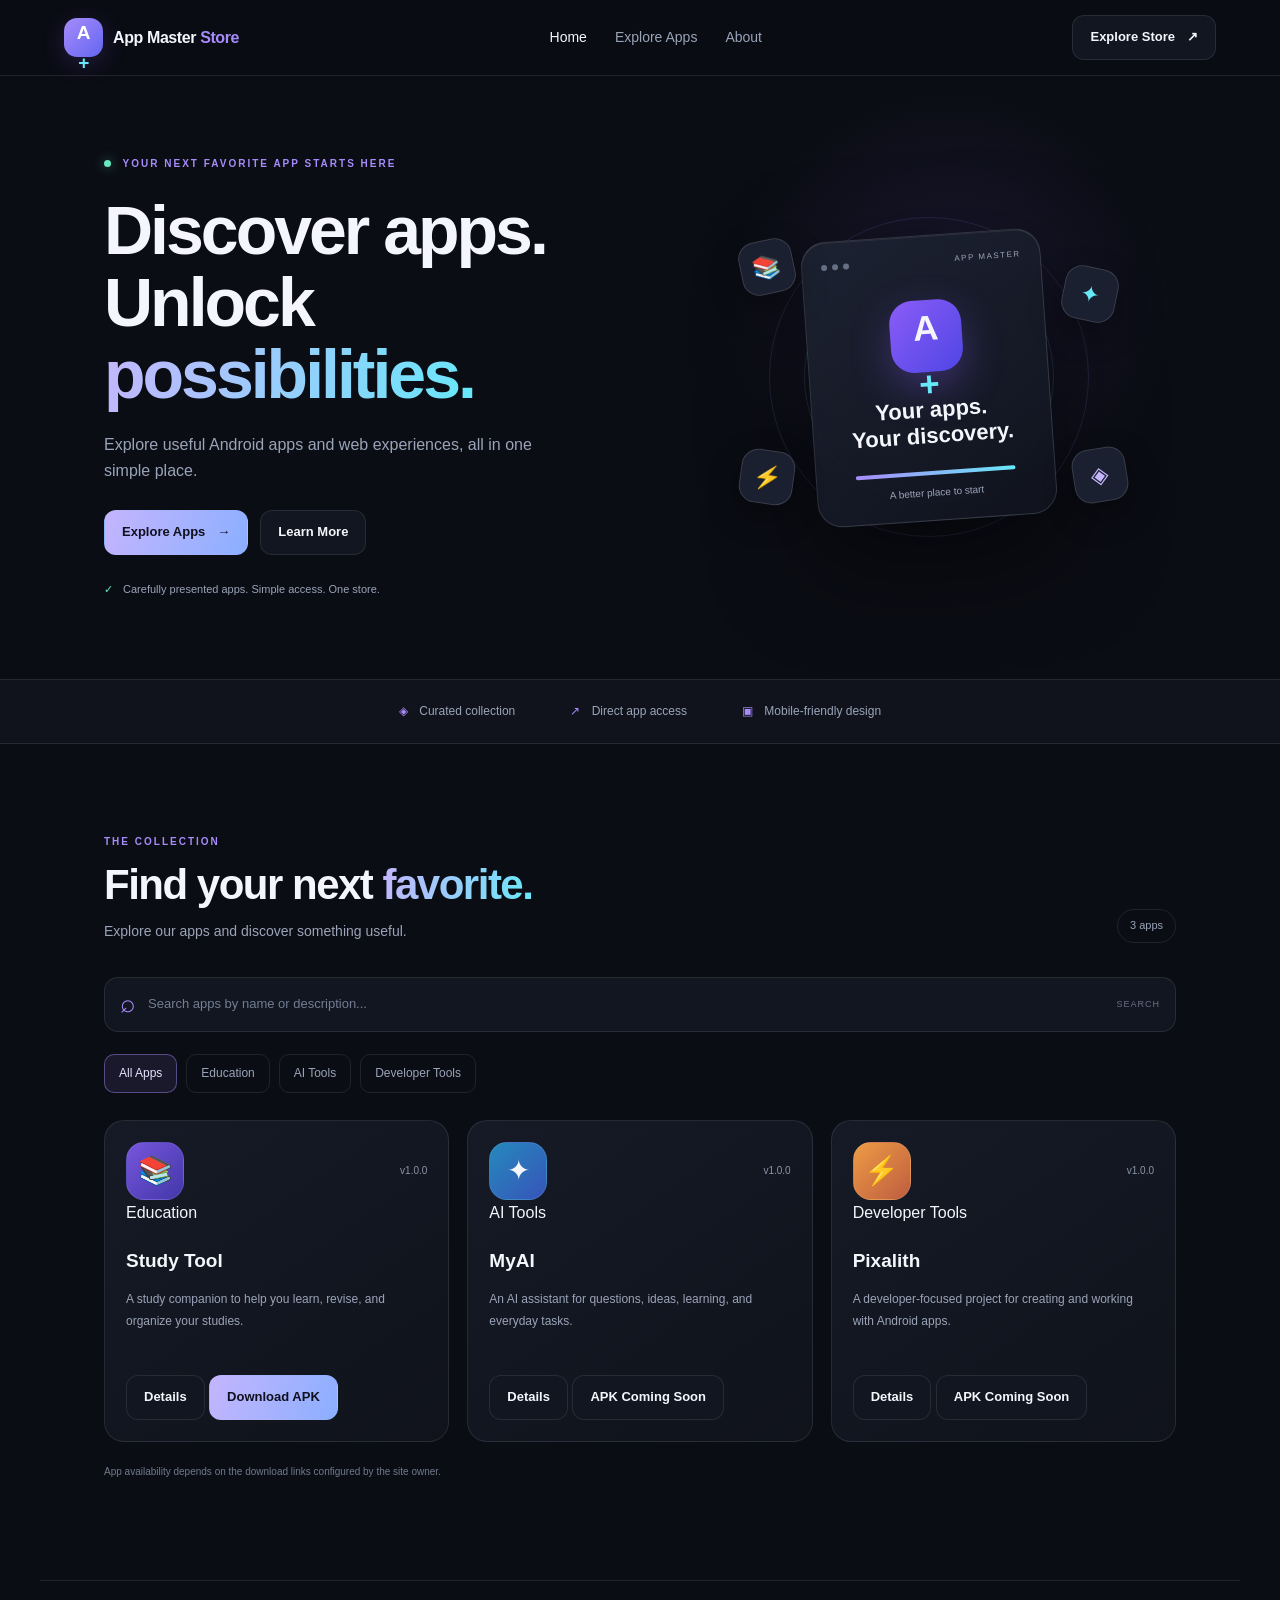
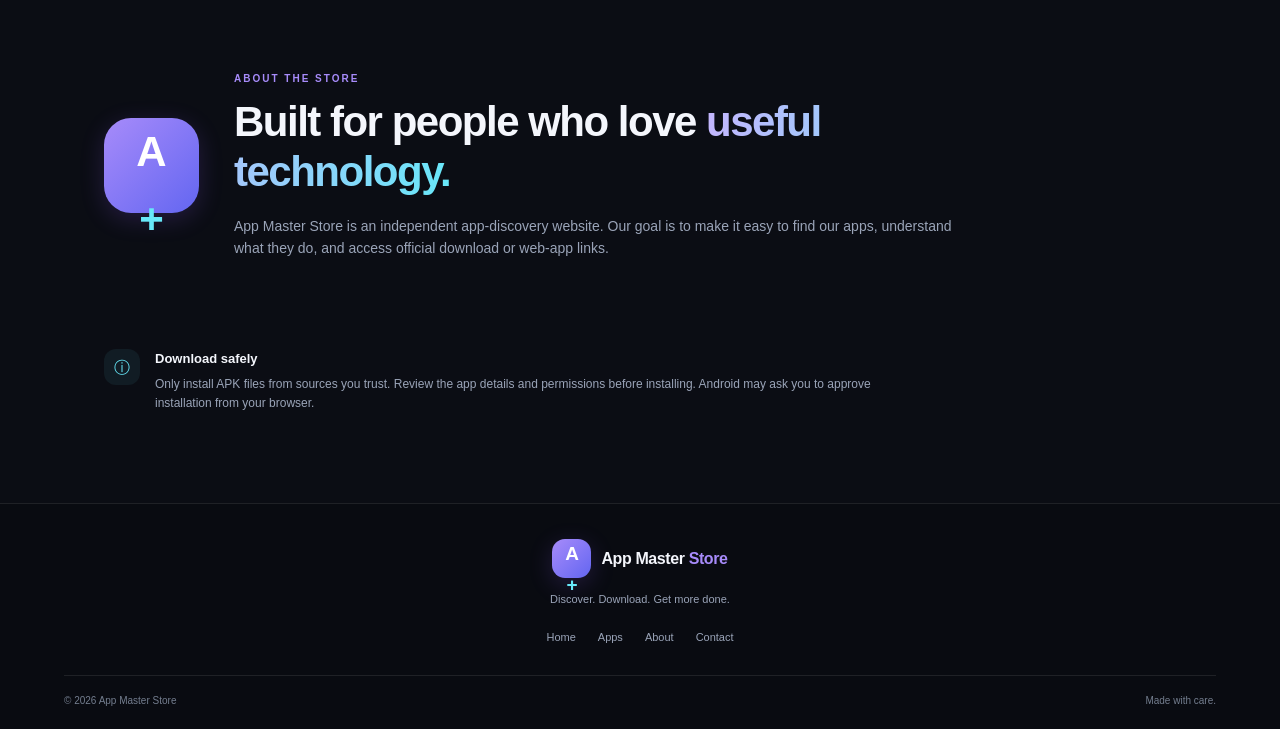
==== index.html @ 7da30c5c "Add files via upload" ====
<!DOCTYPE html>
<html lang="en">
  <head>
    <meta charset="UTF-8" />
    <meta name="viewport" content="width=device-width, initial-scale=1.0" />
    <meta name="theme-color" content="#0b0d14" />
    <meta
      name="description"
      content="Discover Android apps and useful web apps at App Master Store."
    />
    <title>App Master Store — Discover Your Next App</title>
    <link rel="stylesheet" href="styles.css" />
    <script src="script.js" defer></script>
  </head>
  <body>
    <header class="topbar">
      <a class="brand" href="#" aria-label="App Master Store home">
        <span class="brand-icon">A<span>+</span></span>
        <span>App Master <b>Store</b></span>
      </a>

      <nav class="desktop-nav" aria-label="Main navigation">
        <a class="nav-link active" href="#home">Home</a>
        <a class="nav-link" href="#apps">Explore Apps</a>
        <a class="nav-link" href="#about">About</a>
      </nav>

      <a class="header-button" href="#apps">Explore Store <span>↗</span></a>
    </header>

    <main>
      <section class="hero" id="home">
        <div class="hero-content">
          <div class="eyebrow">
            <span class="live-dot"></span> YOUR NEXT FAVORITE APP STARTS HERE
          </div>
          <h1>Discover apps.<br />Unlock <span>possibilities.</span></h1>
          <p class="hero-description">
            Explore useful Android apps and web experiences, all in one simple
            place.
          </p>

          <div class="hero-actions">
            <a class="primary-button" href="#apps"
              >Explore Apps <span>→</span></a
            >
            <a class="secondary-button" href="#about">Learn More</a>
          </div>

          <div class="hero-note">
            <span class="check-mark">✓</span>
            Carefully presented apps. Simple access. One store.
          </div>
        </div>

        <div class="hero-art" aria-hidden="true">
          <div class="orbit orbit-one"></div>
          <div class="orbit orbit-two"></div>
          <div class="app-tile tile-one">📚</div>
          <div class="app-tile tile-two">✦</div>
          <div class="app-tile tile-three">⚡</div>
          <div class="app-tile tile-four">◈</div>
          <div class="showcase-card">
            <div class="showcase-top">
              <span class="showcase-dot"></span>
              <span class="showcase-dot"></span>
              <span class="showcase-dot"></span>
              <span class="showcase-label">APP MASTER</span>
            </div>
            <div class="showcase-logo">A<span>+</span></div>
            <div class="showcase-title">Your apps.<br />Your discovery.</div>
            <div class="showcase-line"></div>
            <div class="showcase-caption">A better place to start</div>
          </div>
        </div>
      </section>

      <section class="trust-strip" aria-label="Store features">
        <div><span>◈</span> Curated collection</div>
        <div><span>↗</span> Direct app access</div>
        <div><span>▣</span> Mobile-friendly design</div>
      </section>

      <section class="store-section" id="apps">
        <div class="section-heading">
          <div>
            <div class="eyebrow">THE COLLECTION</div>
            <h2>Find your next <span>favorite.</span></h2>
            <p class="section-description">
              Explore our apps and discover something useful.
            </p>
          </div>
          <div class="app-count" id="app-count">3 apps</div>
        </div>

        <div class="search-box">
          <span class="search-icon" aria-hidden="true">⌕</span>
          <input
            id="search-input"
            type="search"
            placeholder="Search apps by name or description..."
            aria-label="Search apps"
          />
          <span class="search-hint">SEARCH</span>
        </div>

        <div class="filters" id="category-filters" aria-label="Filter apps">
          <button
            class="filter-button active"
            data-category="All"
            type="button"
          >
            All Apps
          </button>
          <button class="filter-button" data-category="Education" type="button">
            Education
          </button>
          <button class="filter-button" data-category="AI Tools" type="button">
            AI Tools
          </button>
          <button
            class="filter-button"
            data-category="Developer Tools"
            type="button"
          >
            Developer Tools
          </button>
        </div>

        <div class="app-grid" id="app-grid" aria-live="polite">
          <p class="loading-message">Loading apps...</p>
        </div>

        <div class="empty-state" id="empty-state" hidden>
          <div class="empty-icon">⌕</div>
          <h3>No apps found</h3>
          <p>Try a different search or category.</p>
          <button class="secondary-button" id="clear-search" type="button">
            Clear filters
          </button>
        </div>

        <p class="store-disclaimer">
          App availability depends on the download links configured by the site
          owner.
        </p>
      </section>

      <section class="about-section" id="about">
        <div class="about-symbol">A<span>+</span></div>
        <div class="about-content">
          <div class="eyebrow">ABOUT THE STORE</div>
          <h2>Built for people who love <span>useful technology.</span></h2>
          <p>
            App Master Store is an independent app-discovery website. Our goal
            is to make it easy to find our apps, understand what they do, and
            access official download or web-app links.
          </p>
        </div>
      </section>

      <section class="notice-section">
        <div class="notice-icon">ⓘ</div>
        <div>
          <h3>Download safely</h3>
          <p>
            Only install APK files from sources you trust. Review the app
            details and permissions before installing. Android may ask you to
            approve installation from your browser.
          </p>
        </div>
      </section>
    </main>

    <footer class="footer">
      <a class="brand footer-brand" href="#home">
        <span class="brand-icon">A<span>+</span></span>
        <span>App Master <b>Store</b></span>
      </a>
      <p>Discover. Download. Get more done.</p>
      <div class="footer-links">
        <a href="#home">Home</a>
        <a href="#apps">Apps</a>
        <a href="#about">About</a>
        <a href="mailto:contact@example.com">Contact</a>
      </div>
      <div class="footer-bottom">
        <span>© <span id="current-year"></span> App Master Store</span>
        <span>Made with care.</span>
      </div>
    </footer>

    <dialog class="app-dialog" id="app-dialog" aria-labelledby="dialog-title">
      <button
        class="dialog-close"
        id="dialog-close"
        type="button"
        aria-label="Close details"
      >
        ×
      </button>
      <div id="dialog-content"></div>
    </dialog>

    <div class="toast" id="toast" role="status" aria-live="polite"></div>
  </body>
</html>
---- styles.css ----
:root {
  color-scheme: dark;
  --bg: #0b0d14;
  --panel: #121620;
  --panel-light: #181e2b;
  --text: #f4f6fc;
  --muted: #9aa4b8;
  --accent: #a78bfa;
  --accent-2: #67e8f9;
  --border: rgba(255, 255, 255, 0.09);
  --radius: 20px;
}

* {
  box-sizing: border-box;
}

html {
  scroll-behavior: smooth;
  scroll-padding-top: 90px;
}

body {
  margin: 0;
  background: var(--bg);
  color: var(--text);
  font-family: Inter, -apple-system, BlinkMacSystemFont, "Segoe UI", sans-serif;
  line-height: 1.6;
}

a {
  color: inherit;
  text-decoration: none;
}
button,
input {
  font: inherit;
}
button,
a {
  -webkit-tap-highlight-color: transparent;
}
button {
  cursor: pointer;
}
button:focus-visible,
a:focus-visible,
input:focus-visible {
  outline: 2px solid var(--accent-2);
  outline-offset: 4px;
}

.topbar {
  position: sticky;
  z-index: 10;
  top: 0;
  min-height: 76px;
  padding: 14px max(5%, calc((100% - 1200px) / 2));
  display: flex;
  align-items: center;
  justify-content: space-between;
  gap: 20px;
  background: rgba(11, 13, 20, 0.9);
  border-bottom: 1px solid var(--border);
  backdrop-filter: blur(18px);
}

.brand {
  display: inline-flex;
  align-items: center;
  gap: 10px;
  font-weight: 700;
  white-space: nowrap;
  letter-spacing: -0.4px;
}

.brand b {
  color: var(--accent);
}

.brand-icon,
.about-symbol {
  display: grid;
  place-items: center;
  width: 39px;
  height: 39px;
  border-radius: 13px;
  background: linear-gradient(135deg, #a78bfa, #6366f1);
  color: white;
  font-size: 19px;
  font-weight: 900;
  box-shadow: 0 6px 24px #8b5cf633;
}

.brand-icon span,
.about-symbol span,
.showcase-logo span {
  color: var(--accent-2);
}

.desktop-nav {
  display: flex;
  gap: 28px;
}
.nav-link {
  color: var(--muted);
  font-size: 14px;
  transition: color 0.2s;
}
.nav-link:hover,
.nav-link.active {
  color: var(--text);
}

.header-button,
.primary-button,
.secondary-button {
  display: inline-flex;
  align-items: center;
  justify-content: center;
  gap: 12px;
  min-height: 44px;
  padding: 11px 17px;
  border: 1px solid var(--border);
  border-radius: 12px;
  font-weight: 650;
  font-size: 13px;
  transition: transform 0.2s, background 0.2s, border-color 0.2s;
}

.header-button {
  background: var(--panel);
}
.header-button:hover,
.secondary-button:hover {
  border-color: #a78bfa88;
}
.primary-button {
  color: #101020;
  background: linear-gradient(110deg, #c4b5fd, #8bafff);
  border-color: transparent;
}
.primary-button:hover,
.header-button:hover,
.secondary-button:hover {
  transform: translateY(-2px);
}

.hero {
  position: relative;
  overflow: hidden;
  max-width: 1200px;
  min-height: 480px;
  margin: auto;
  padding: 80px 5%;
  display: grid;
  grid-template-columns: 1.05fr 0.95fr;
  align-items: center;
  gap: 30px;
}

.hero::before {
  content: "";
  position: absolute;
  width: 460px;
  height: 460px;
  right: 5%;
  top: 0;
  background: radial-gradient(circle, #7354d525, transparent 68%);
  pointer-events: none;
}

.hero-content {
  position: relative;
  z-index: 1;
}
.eyebrow {
  color: var(--accent);
  font-size: 10px;
  font-weight: 800;
  letter-spacing: 2px;
}

.live-dot {
  display: inline-block;
  width: 7px;
  height: 7px;
  margin-right: 7px;
  border-radius: 50%;
  background: #67e8c1;
  box-shadow: 0 0 12px #67e8c188;
}

h1,
h2,
h3,
p {
  margin-top: 0;
}
h1 {
  margin: 22px 0;
  font-size: clamp(42px, 5.5vw, 68px);
  line-height: 1.06;
  letter-spacing: -3px;
}
h1 span,
h2 span {
  color: var(--accent);
  background: linear-gradient(100deg, #c4b5fd, #67e8f9);
  background-clip: text;
  -webkit-background-clip: text;
  -webkit-text-fill-color: transparent;
}
.hero-description {
  max-width: 460px;
  color: var(--muted);
  font-size: 16px;
}
.hero-actions {
  display: flex;
  flex-wrap: wrap;
  gap: 12px;
  margin-top: 27px;
}
.secondary-button {
  background: var(--panel);
  color: var(--text);
}
.hero-note {
  margin-top: 26px;
  color: var(--muted);
  font-size: 11px;
}
.check-mark {
  color: #67e8c1;
  margin-right: 7px;
}

.hero-art {
  position: relative;
  display: grid;
  place-items: center;
  min-height: 350px;
}
.orbit {
  position: absolute;
  width: 320px;
  height: 320px;
  border: 1px solid #a78bfa24;
  border-radius: 50%;
}
.orbit-two {
  width: 250px;
  height: 250px;
  border-color: #67e8f924;
}
.showcase-card {
  position: relative;
  z-index: 1;
  width: 240px;
  padding: 19px;
  border: 1px solid #ffffff20;
  border-radius: 25px;
  background: linear-gradient(145deg, #1d2333ef, #11141eef);
  box-shadow: 0 35px 100px #0008, inset 0 1px #ffffff12;
  transform: rotate(-4deg);
}
.showcase-top {
  display: flex;
  gap: 5px;
  align-items: center;
}
.showcase-dot {
  width: 6px;
  height: 6px;
  background: #667085;
  border-radius: 50%;
}
.showcase-label {
  margin-left: auto;
  color: var(--muted);
  font-size: 8px;
  letter-spacing: 1.5px;
}
.showcase-logo {
  display: grid;
  place-items: center;
  width: 72px;
  height: 72px;
  margin: 32px auto 25px;
  border-radius: 23px;
  background: linear-gradient(135deg, #8b5cf6, #4f46e5);
  font-size: 35px;
  font-weight: 900;
  box-shadow: 0 15px 40px #8b5cf655;
}
.showcase-title {
  font-size: 22px;
  font-weight: 800;
  line-height: 1.2;
  text-align: center;
}
.showcase-line {
  height: 4px;
  margin: 21px 20px 10px;
  border-radius: 10px;
  background: linear-gradient(90deg, #a78bfa, #67e8f9);
}
.showcase-caption {
  color: var(--muted);
  text-align: center;
  font-size: 10px;
}

.app-tile {
  position: absolute;
  z-index: 2;
  display: grid;
  place-items: center;
  width: 54px;
  height: 54px;
  border: 1px solid #ffffff22;
  border-radius: 17px;
  background: #1b2030;
  box-shadow: 0 12px 32px #0005;
  font-size: 23px;
}
.tile-one {
  top: 38px;
  left: 12%;
  transform: rotate(-12deg);
}
.tile-two {
  top: 65px;
  right: 12%;
  color: #67e8f9;
  transform: rotate(12deg);
}
.tile-three {
  bottom: 48px;
  left: 12%;
  transform: rotate(8deg);
}
.tile-four {
  right: 10%;
  bottom: 50px;
  color: #c4b5fd;
  transform: rotate(-9deg);
}

.trust-strip {
  display: flex;
  flex-wrap: wrap;
  justify-content: center;
  gap: 25px 55px;
  padding: 22px 5%;
  background: #10131c;
  border-top: 1px solid var(--border);
  border-bottom: 1px solid var(--border);
  color: var(--muted);
  font-size: 12px;
}
.trust-strip span {
  color: var(--accent);
  margin-right: 8px;
}

.store-section,
.about-section,
.notice-section {
  max-width: 1200px;
  margin: auto;
  padding: 90px 5%;
}
.section-heading {
  display: flex;
  align-items: end;
  justify-content: space-between;
  gap: 20px;
}
h2 {
  margin: 10px 0;
  font-size: clamp(29px, 4vw, 42px);
  line-height: 1.2;
  letter-spacing: -1.5px;
}
.section-description {
  color: var(--muted);
  font-size: 14px;
  margin-bottom: 0;
}
.app-count {
  padding: 7px 12px;
  border: 1px solid var(--border);
  border-radius: 30px;
  color: var(--muted);
  font-size: 11px;
  white-space: nowrap;
}

.search-box {
  display: flex;
  align-items: center;
  gap: 12px;
  margin-top: 34px;
  padding: 0 15px;
  min-height: 55px;
  border: 1px solid var(--border);
  border-radius: 14px;
  background: var(--panel);
}
.search-icon {
  font-size: 26px;
  color: var(--accent);
}
.search-box input {
  flex: 1;
  min-width: 0;
  padding: 14px 0;
  background: transparent;
  border: 0;
  outline: 0;
  color: var(--text);
  font-size: 13px;
}
.search-box input::placeholder {
  color: #737e92;
}
.search-hint {
  color: #667085;
  font-size: 9px;
  letter-spacing: 1px;
}

.filters {
  display: flex;
  flex-wrap: wrap;
  gap: 9px;
  margin: 22px 0 27px;
}
.filter-button {
  padding: 9px 14px;
  border: 1px solid var(--border);
  border-radius: 10px;
  color: var(--muted);
  background: transparent;
  font-size: 12px;
}
.filter-button:hover {
  border-color: #a78bfa88;
  color: var(--text);
}
.filter-button.active {
  color: #e7e2ff;
  background: #a78bfa19;
  border-color: #a78bfa70;
}

.app-grid {
  display: grid;
  grid-template-columns: repeat(3, minmax(0, 1fr));
  gap: 18px;
}
.app-card {
  display: flex;
  flex-direction: column;
  min-width: 0;
  padding: 21px;
  border: 1px solid var(--border);
  border-radius: var(--radius);
  background: linear-gradient(145deg, #151a26, #10131b);
  transition: transform 0.2s, border-color 0.2s, box-shadow 0.2s;
}
.app-card:hover {
  transform: translateY(-4px);
  border-color: #a78bfa55;
  box-shadow: 0 18px 40px #0002;
}
.app-card-top {
  display: flex;
  align-items: center;
  justify-content: space-between;
  gap: 12px;
}
.app-icon {
  display: grid;
  place-items: center;
  width: 58px;
  height: 58px;
  flex-shrink: 0;
  border-radius: 18px;
  font-size: 28px;
  border: 1px solid #ffffff16;
}
.app-icon.purple {
  background: linear-gradient(135deg, #7656dd, #4337a8);
}
.app-icon.blue {
  background: linear-gradient(135deg, #2589bd, #3754b9);
}
.app-icon.orange {
  background: linear-gradient(135deg, #ed9b45, #be5d40);
}
.category-tag {
  padding: 5px 8px;
  border-radius: 8px;
  background: #ffffff08;
  color: var(--muted);
  font-size: 9px;
}
.app-card h3 {
  margin: 20px 0 5px;
  font-size: 19px;
}
.app-version {
  color: #8994a9;
  font-size: 10px;
}
.app-description {
  min-height: 66px;
  margin: 13px 0 20px;
  color: var(--muted);
  font-size: 12px;
  line-height: 1.8;
}
.app-actions {
  display: grid;
  grid-template-columns: 1fr 1fr;
  gap: 8px;
  margin-top: auto;
}
.app-action {
  min-width: 0;
  min-height: 42px;
  padding: 9px 5px;
  border: 1px solid var(--border);
  border-radius: 10px;
  background: #ffffff05;
  color: var(--text);
  text-align: center;
  font-size: 11px;
  font-weight: 650;
}
.app-action.primary {
  background: #a78bfa17;
  border-color: #a78bfa55;
  color: #d9d0ff;
}
.app-action:disabled {
  cursor: not-allowed;
  opacity: 0.55;
}
.app-action:not(:disabled):hover {
  border-color: var(--accent);
}
.details-button {
  margin-top: 11px;
  border: 0;
  background: none;
  color: var(--muted);
  font-size: 11px;
}
.details-button:hover {
  color: var(--accent-2);
}
.loading-message {
  grid-column: 1 / -1;
  color: var(--muted);
}

.empty-state {
  padding: 55px 20px;
  text-align: center;
  border: 1px dashed var(--border);
  border-radius: var(--radius);
}
.empty-state[hidden] {
  display: none;
}
.empty-icon {
  color: var(--accent);
  font-size: 38px;
}
.empty-state h3 {
  margin: 10px 0;
}
.empty-state p {
  color: var(--muted);
  font-size: 13px;
}
.store-disclaimer {
  margin-top: 22px;
  color: #707a8c;
  font-size: 10px;
}

.about-section {
  display: flex;
  align-items: center;
  gap: 35px;
  border-top: 1px solid var(--border);
}
.about-symbol {
  width: 95px;
  height: 95px;
  flex-shrink: 0;
  border-radius: 27px;
  font-size: 42px;
}
.about-content {
  max-width: 720px;
}
.about-content p {
  margin: 17px 0 0;
  color: var(--muted);
  font-size: 14px;
}

.notice-section {
  display: flex;
  align-items: start;
  gap: 15px;
  padding-top: 0;
}
.notice-icon {
  display: grid;
  place-items: center;
  flex-shrink: 0;
  width: 36px;
  height: 36px;
  border-radius: 12px;
  background: #67e8f911;
  color: var(--accent-2);
}
.notice-section h3 {
  margin-bottom: 5px;
  font-size: 13px;
}
.notice-section p {
  max-width: 750px;
  margin-bottom: 0;
  color: var(--muted);
  font-size: 12px;
}

.footer {
  padding: 35px 5% 20px;
  border-top: 1px solid var(--border);
  background: #090b11;
  text-align: center;
}
.footer-brand {
  justify-content: center;
}
.footer > p {
  margin: 13px 0 20px;
  color: var(--muted);
  font-size: 11px;
}
.footer-links {
  display: flex;
  flex-wrap: wrap;
  justify-content: center;
  gap: 22px;
  margin-bottom: 28px;
}
.footer-links a {
  color: var(--muted);
  font-size: 11px;
}
.footer-links a:hover {
  color: var(--text);
}
.footer-bottom {
  display: flex;
  justify-content: space-between;
  gap: 15px;
  padding-top: 17px;
  border-top: 1px solid var(--border);
  color: #737d8e;
  font-size: 10px;
}

.app-dialog {
  width: min(460px, calc(100% - 28px));
  max-height: 85vh;
  overflow-y: auto;
  padding: 28px;
  border: 1px solid #ffffff20;
  border-radius: 22px;
  color: var(--text);
  background: #151a26;
  box-shadow: 0 25px 100px #0009;
}
.app-dialog::backdrop {
  background: #02040bd9;
  backdrop-filter: blur(5px);
}
.dialog-close {
  float: right;
  width: 35px;
  height: 35px;
  border: 1px solid var(--border);
  border-radius: 10px;
  color: var(--text);
  background: #ffffff08;
  font-size: 23px;
}
.dialog-body {
  clear: both;
  padding-top: 15px;
}
.dialog-body .app-icon {
  margin-bottom: 18px;
}
.dialog-body h2 {
  font-size: 30px;
}
.dialog-body p,
.dialog-body li {
  color: var(--muted);
  font-size: 13px;
}
.dialog-body ul {
  padding-left: 20px;
}
.dialog-actions {
  display: flex;
  flex-wrap: wrap;
  gap: 9px;
  margin-top: 20px;
}

.toast {
  position: fixed;
  z-index: 20;
  right: 18px;
  bottom: 18px;
  max-width: calc(100% - 36px);
  padding: 13px 17px;
  border: 1px solid #ffffff20;
  border-radius: 12px;
  background: #222a3a;
  color: var(--text);
  font-size: 12px;
  box-shadow: 0 10px 35px #0005;
  opacity: 0;
  pointer-events: none;
  transform: translateY(10px);
  transition: opacity 0.2s, transform 0.2s;
}
.toast.show {
  opacity: 1;
  transform: translateY(0);
}

@media (max-width: 850px) {
  .hero {
    grid-template-columns: 1fr 0.8fr;
    padding-top: 60px;
    padding-bottom: 55px;
  }
  .hero-art {
    transform: scale(0.85);
  }
  .app-grid {
    grid-template-columns: repeat(2, minmax(0, 1fr));
  }
  .desktop-nav {
    gap: 14px;
  }
}

@media (max-width: 600px) {
  .topbar {
    min-height: 65px;
    padding: 12px 5%;
    gap: 10px;
  }
  .brand {
    gap: 7px;
    font-size: 13px;
  }
  .brand-icon {
    width: 34px;
    height: 34px;
    border-radius: 11px;
    font-size: 17px;
  }
  .desktop-nav {
    display: none;
  }
  .header-button {
    min-height: 39px;
    padding: 8px 10px;
    font-size: 11px;
  }
  .hero {
    grid-template-columns: 1fr;
    padding: 58px 6% 25px;
    gap: 0;
  }
  h1 {
    font-size: clamp(42px, 12vw, 58px);
    letter-spacing: -2px;
  }
  .hero-description {
    font-size: 14px;
  }
  .hero-art {
    min-height: 300px;
    margin-top: 8px;
    transform: scale(0.88);
  }
  .trust-strip {
    gap: 13px 20px;
    padding: 18px 5%;
    font-size: 10px;
  }
  .store-section,
  .about-section {
    padding: 65px 5%;
  }
  .section-heading {
    align-items: start;
  }
  .app-count {
    margin-top: 8px;
  }
  .search-hint {
    display: none;
  }
  .app-grid {
    grid-template-columns: 1fr;
    gap: 13px;
  }
  .app-card {
    padding: 19px;
  }
  .app-description {
    min-height: 0;
  }
  .about-section {
    gap: 18px;
    align-items: start;
  }
  .about-symbol {
    width: 56px;
    height: 56px;
    border-radius: 17px;
    font-size: 27px;
  }
  .about-content h2 {
    font-size: 27px;
  }
  .notice-section {
    padding: 0 5% 50px;
  }
  .footer-bottom {
    flex-direction: column;
    gap: 6px;
  }
}

@media (prefers-reduced-motion: reduce) {
  *,
  *::before,
  *::after {
    scroll-behavior: auto !important;
    transition-duration: 0.01ms !important;
    animation-duration: 0.01ms !important;
  }
}
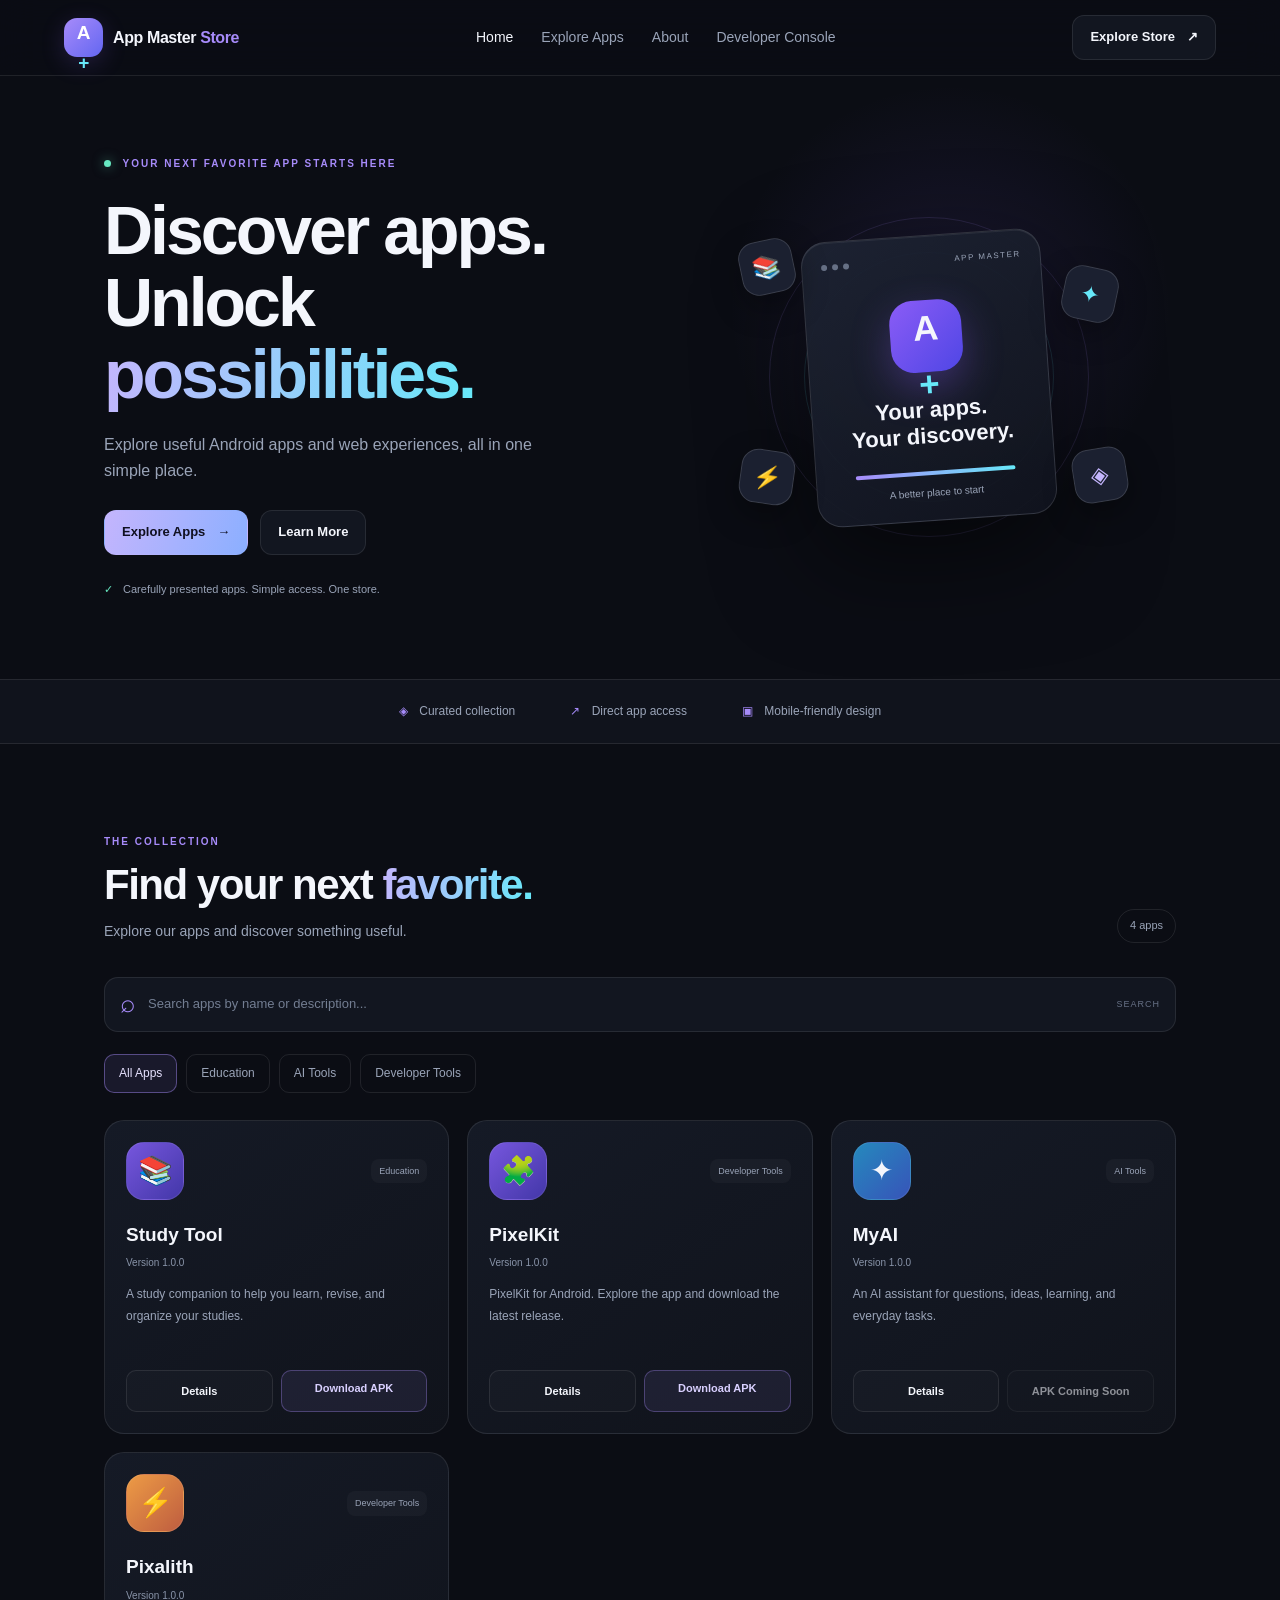
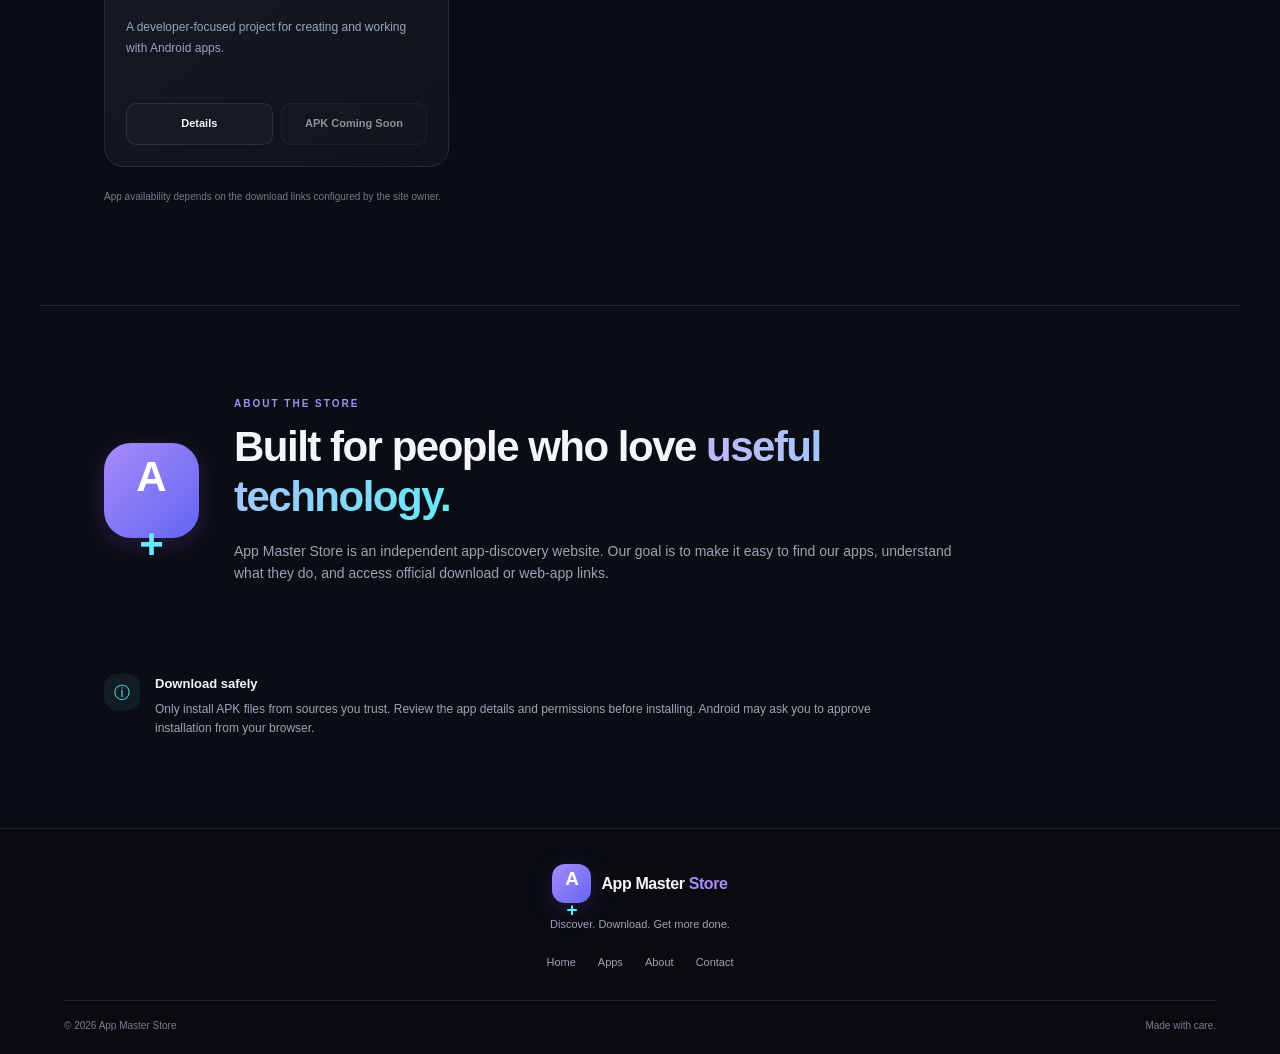
==== commit 0026224e: "Update index.html" ====
--- a/index.html
+++ b/index.html
@@ -20,10 +20,11 @@
       </a>
 
       <nav class="desktop-nav" aria-label="Main navigation">
-        <a class="nav-link active" href="#home">Home</a>
-        <a class="nav-link" href="#apps">Explore Apps</a>
-        <a class="nav-link" href="#about">About</a>
-      </nav>
+  <a class="nav-link active" href="#home">Home</a>
+  <a class="nav-link" href="#apps">Explore Apps</a>
+  <a class="nav-link" href="#about">About</a>
+  <a class="nav-link" href="developer.html">Developer Console</a>
+</nav>
 
       <a class="header-button" href="#apps">Explore Store <span>↗</span></a>
     </header>
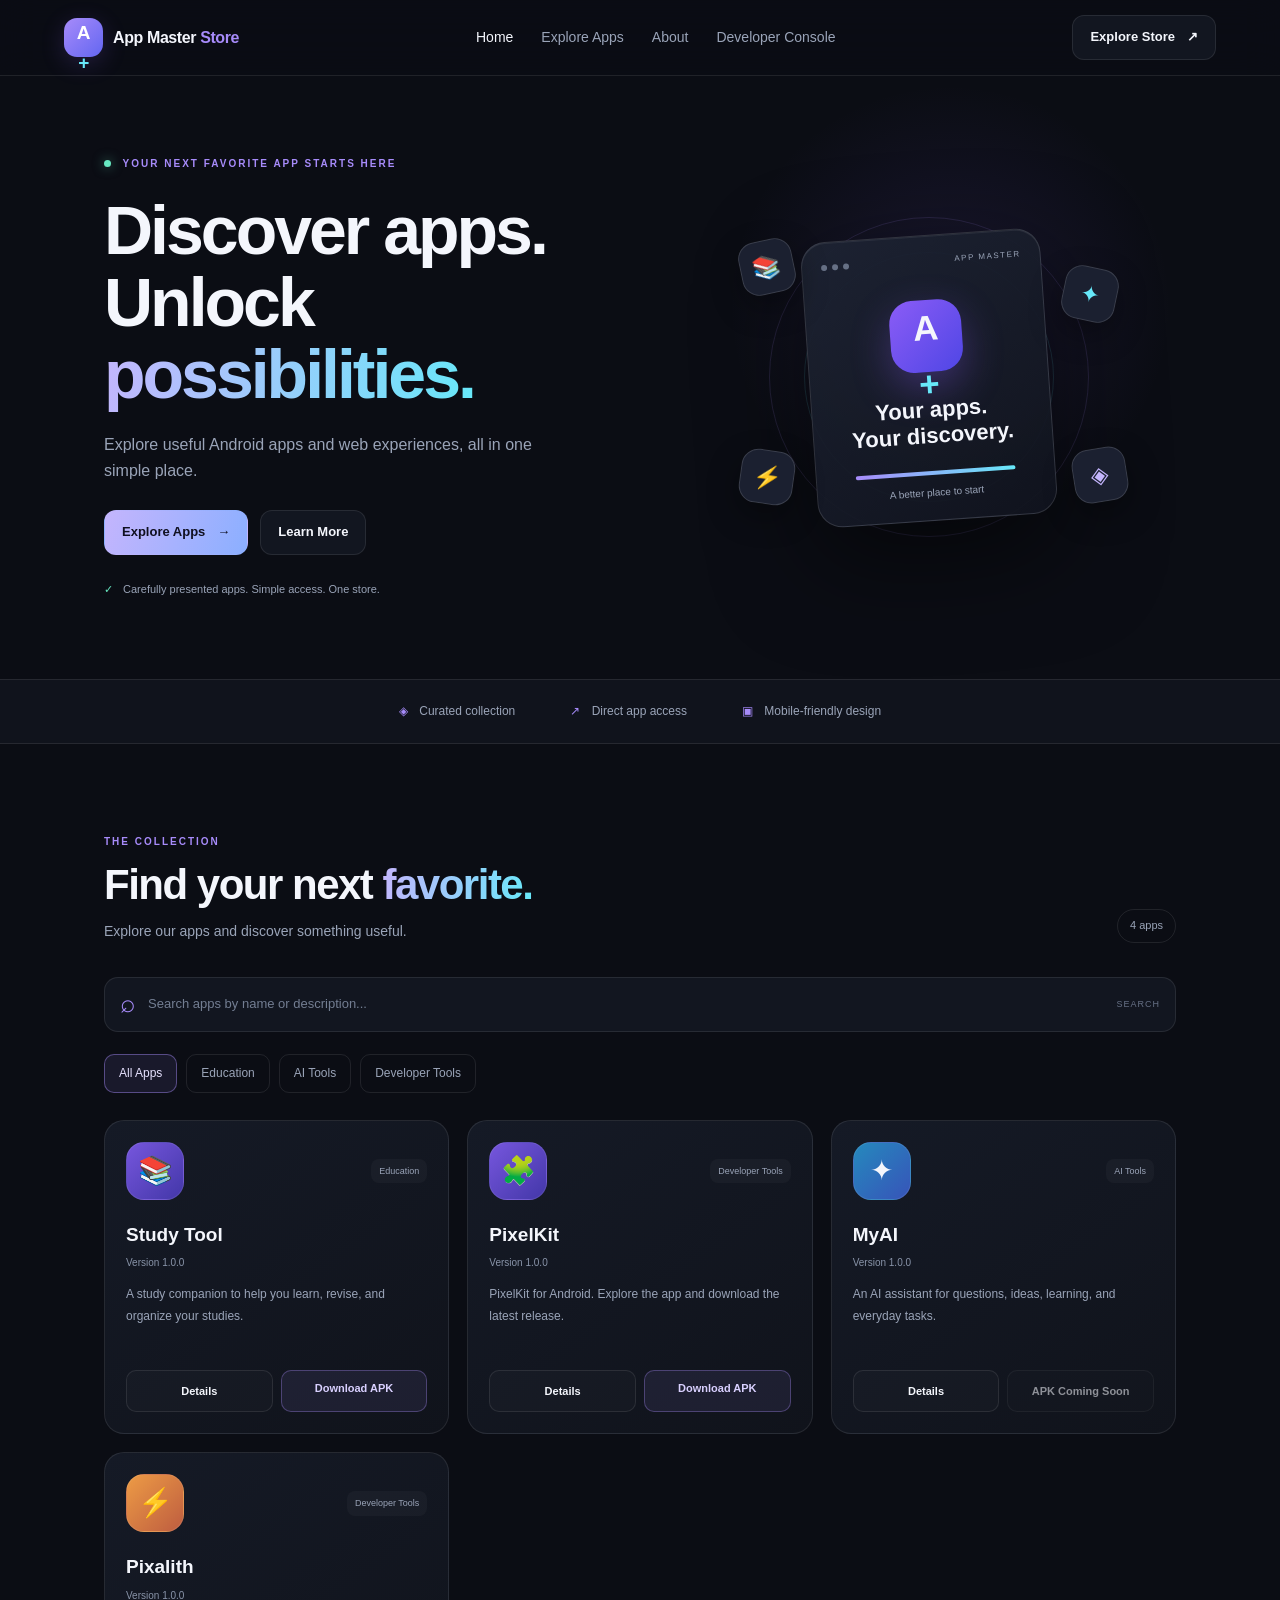
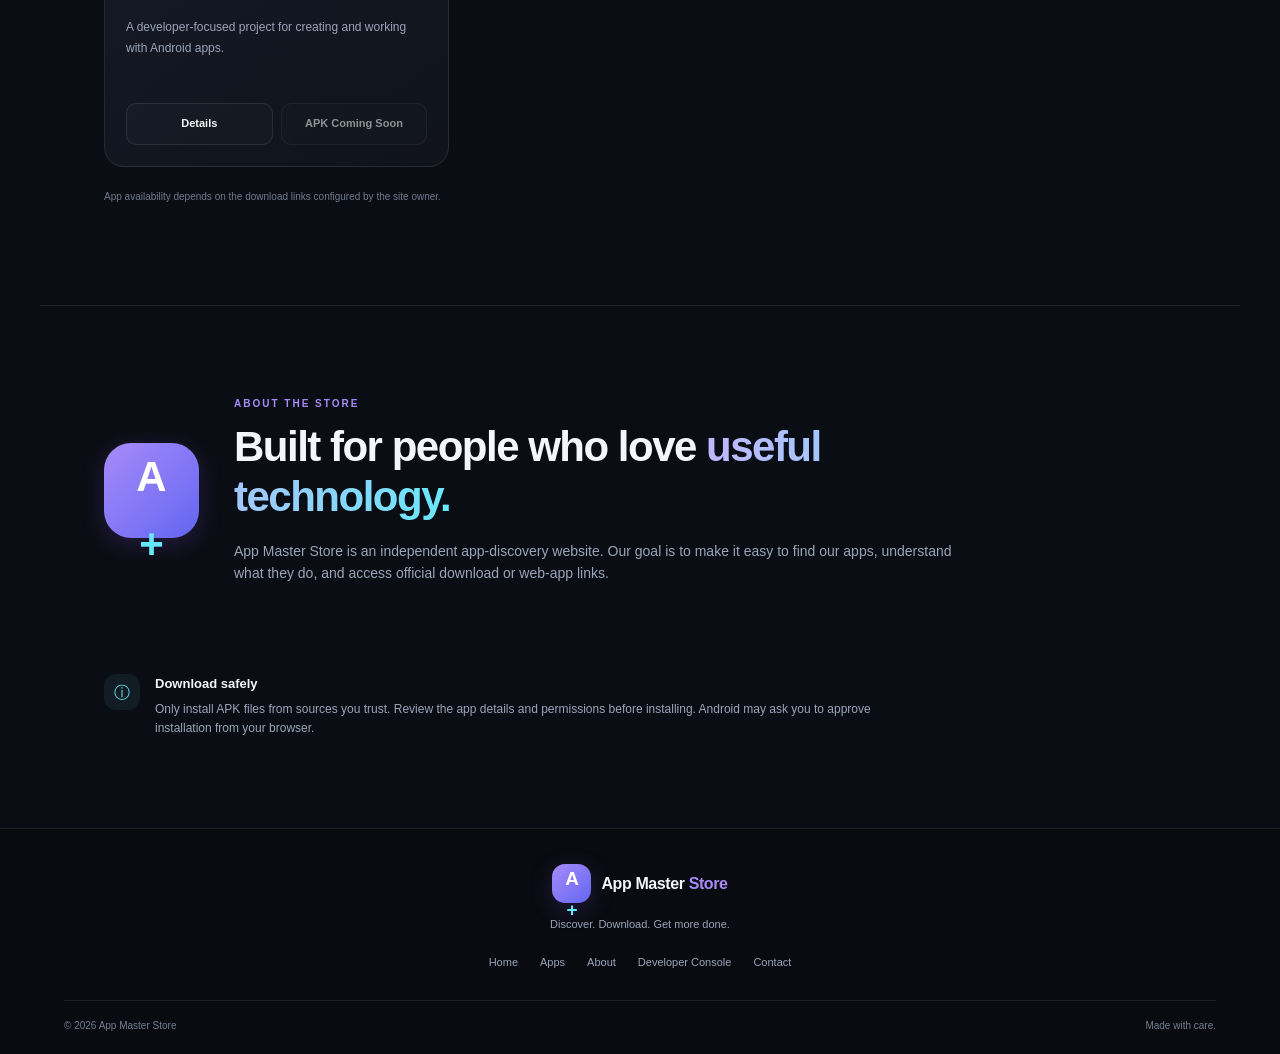
==== commit c2530be2: "Update footer links in index.html" ====
--- a/index.html
+++ b/index.html
@@ -179,12 +179,14 @@
         <span>App Master <b>Store</b></span>
       </a>
       <p>Discover. Download. Get more done.</p>
-      <div class="footer-links">
-        <a href="#home">Home</a>
-        <a href="#apps">Apps</a>
-        <a href="#about">About</a>
-        <a href="mailto:contact@example.com">Contact</a>
-      </div>
+      
+<div class="footer-links">
+  <a href="#home">Home</a>
+  <a href="#apps">Apps</a>
+  <a href="#about">About</a>
+  <a href="developer.html">Developer Console</a>
+  <a href="mailto:contact@example.com">Contact</a>
+</div>
       <div class="footer-bottom">
         <span>© <span id="current-year"></span> App Master Store</span>
         <span>Made with care.</span>
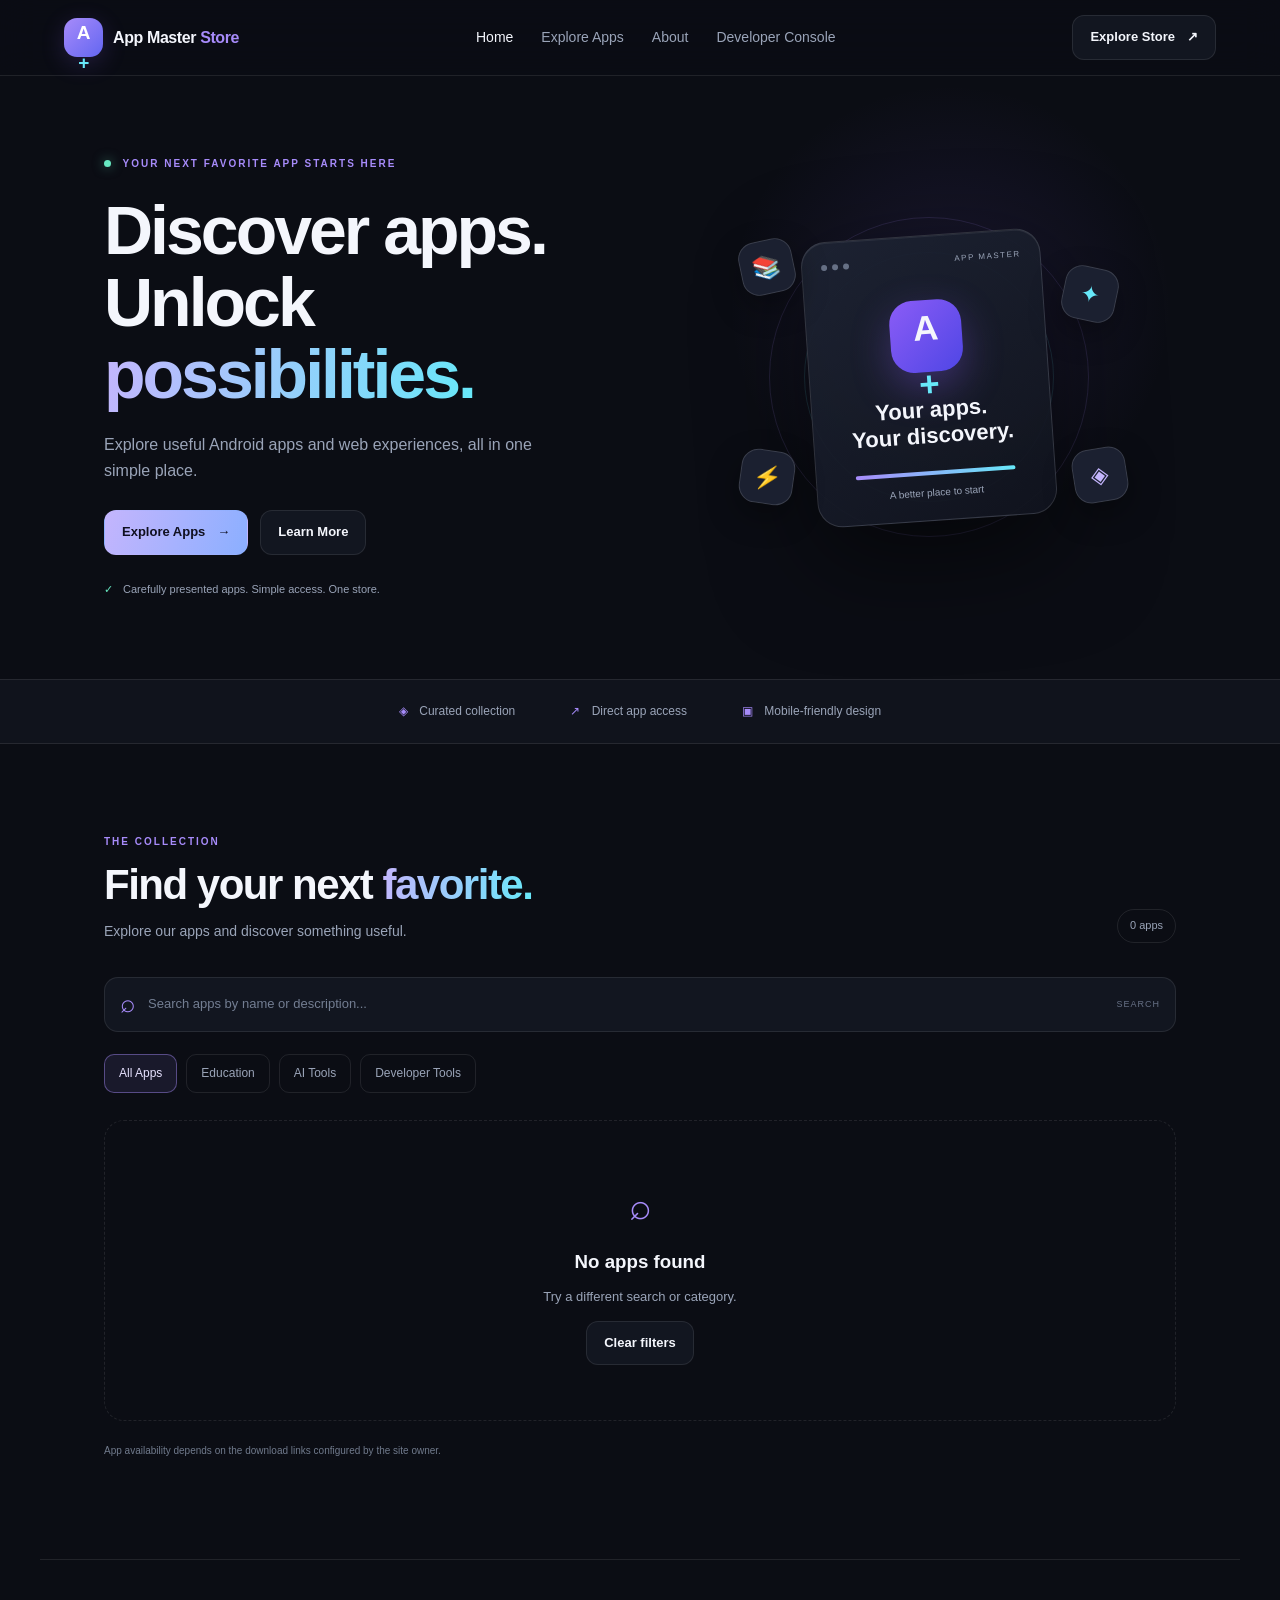
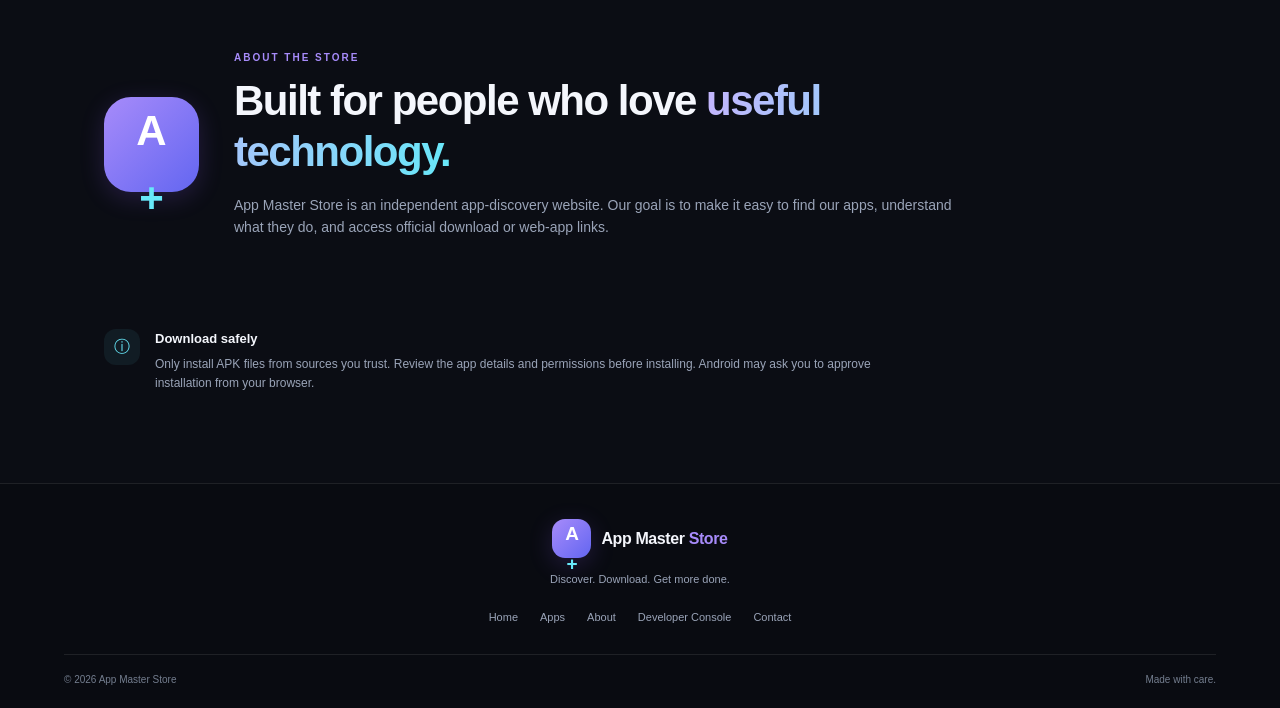
==== commit 9a41772e: "Update index.html" ====
--- a/index.html
+++ b/index.html
@@ -8,6 +8,17 @@
       name="description"
       content="Discover Android apps and useful web apps at App Master Store."
     />
+    <title>App Master Store — Discover Your Next App</title>
+        <meta name="theme-color" content="#0b0d14" />
+    <meta
+      name="description"
+      content="Discover Android apps and useful web apps at App Master Store."
+    />
+
+    <!-- Google AdSense verification -->
+    <script async src="https://pagead2.googlesyndication.com/pagead/js/adsbygoogle.js?client=ca-pub-3190537928782946"
+     crossorigin="anonymous"></script>
+
     <title>App Master Store — Discover Your Next App</title>
     <link rel="stylesheet" href="styles.css" />
     <script src="script.js" defer></script>
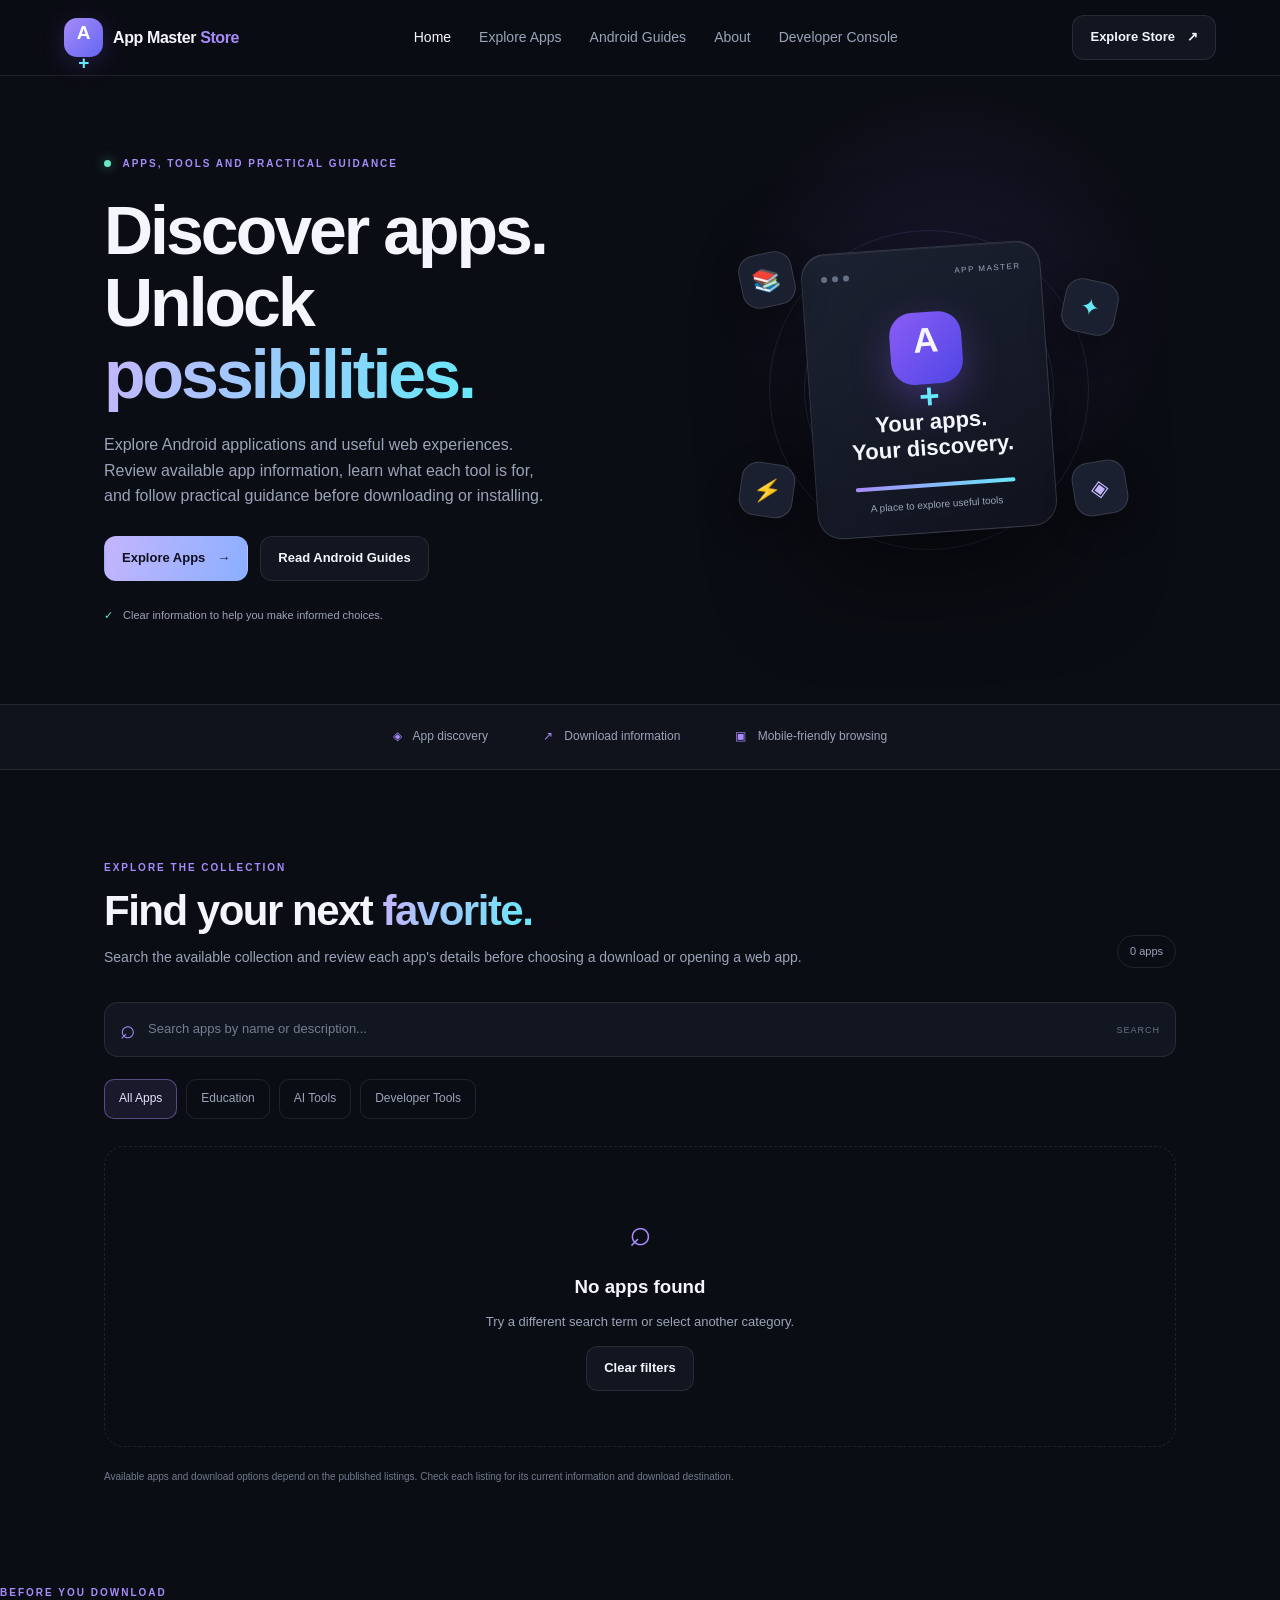
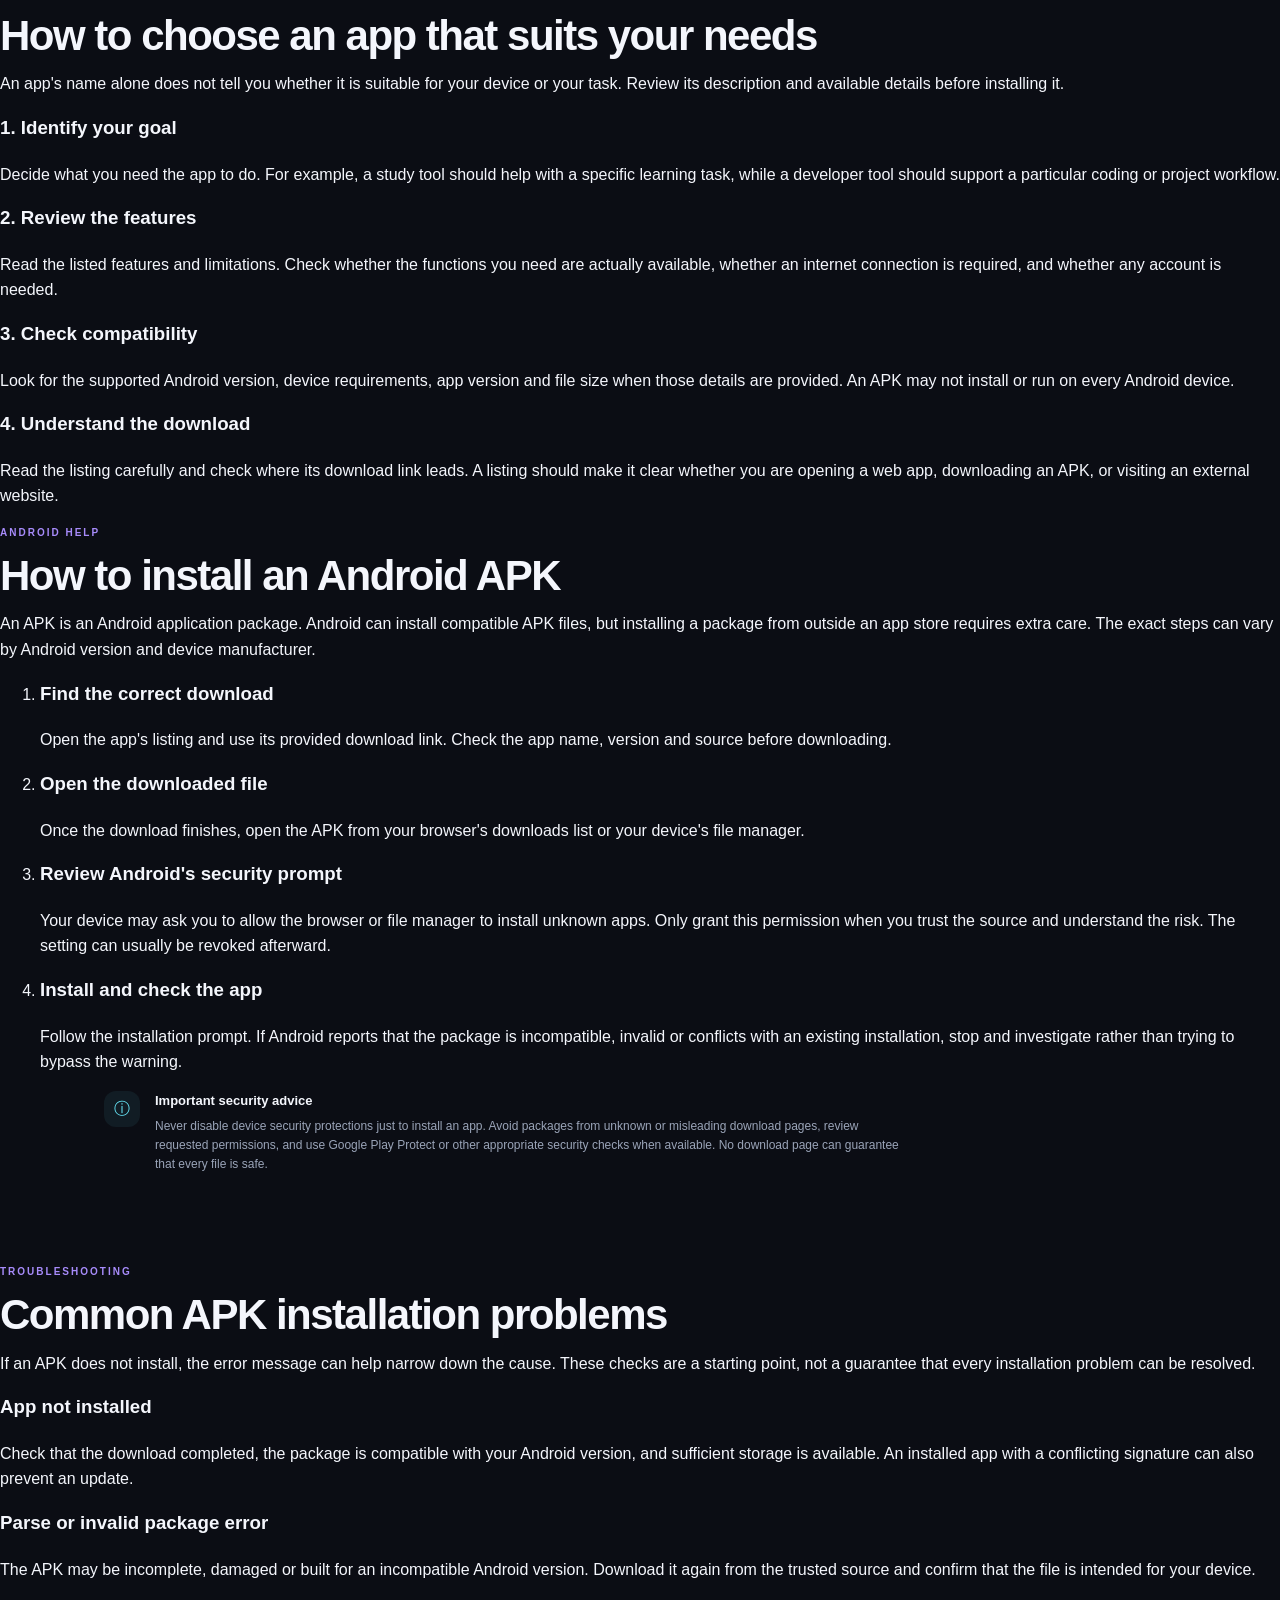
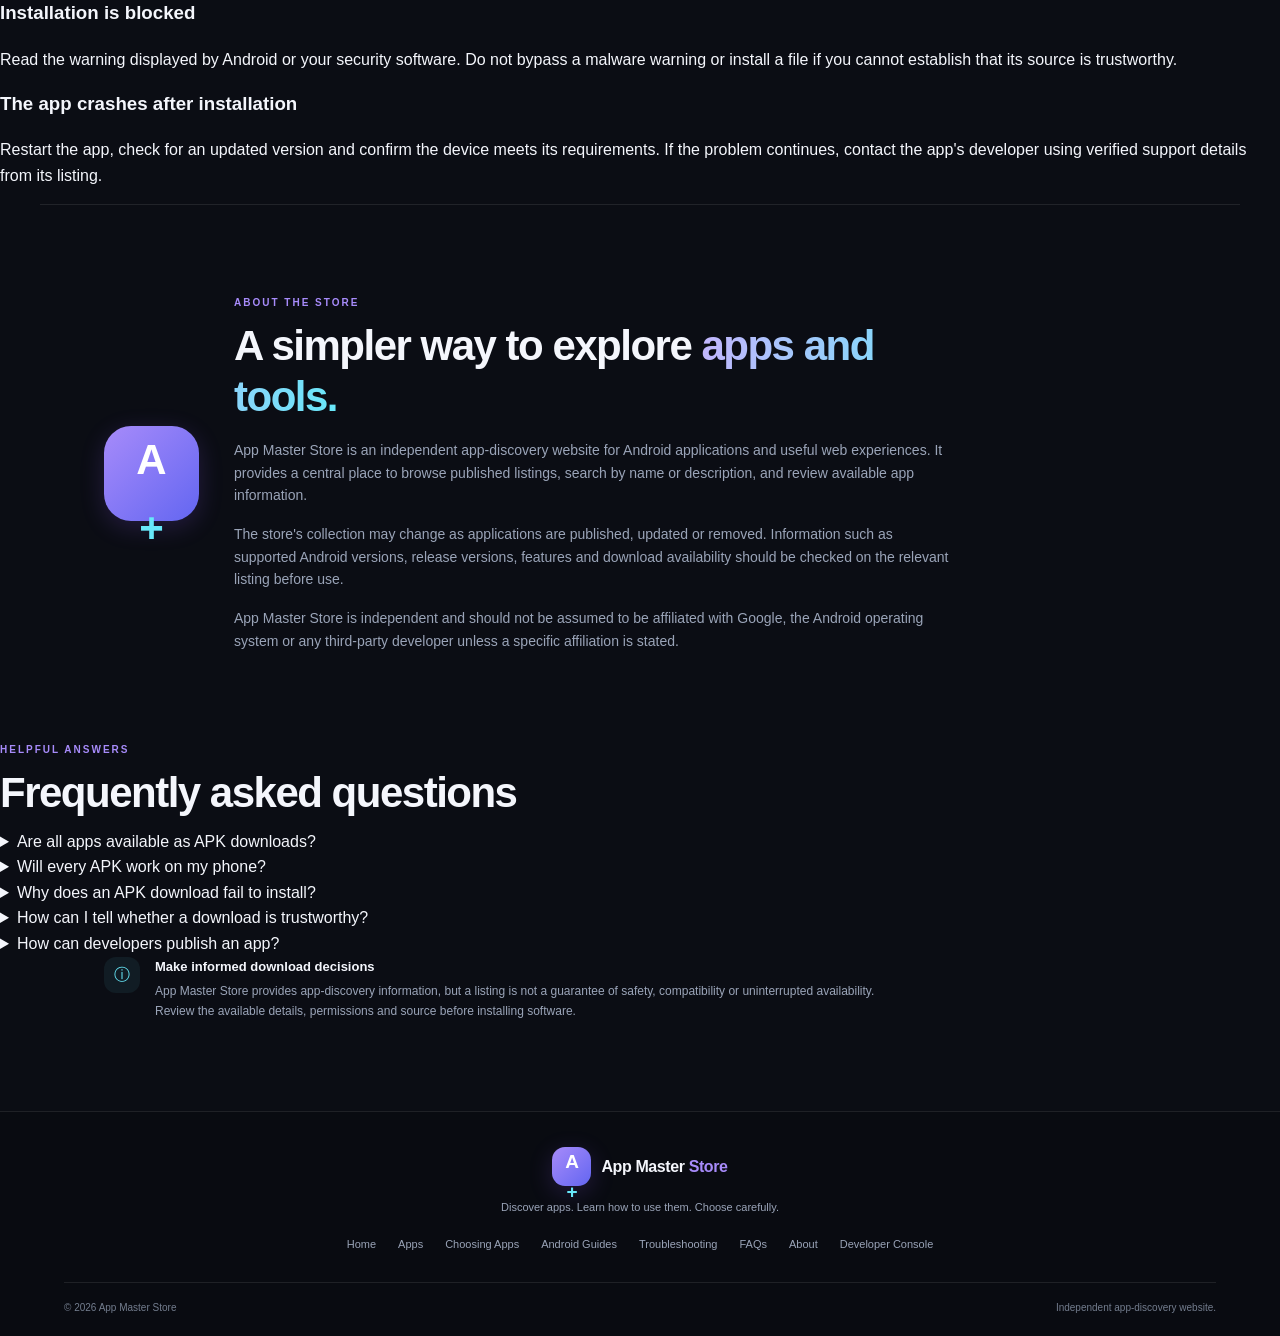
==== commit d209f053: "Update index.html" ====
--- a/index.html
+++ b/index.html
@@ -1,3 +1,4 @@
+
 <!DOCTYPE html>
 <html lang="en">
   <head>
@@ -6,62 +7,74 @@
     <meta name="theme-color" content="#0b0d14" />
     <meta
       name="description"
-      content="Discover Android apps and useful web apps at App Master Store."
+      content="Explore Android apps and web tools, compare their features, learn how to install APK files, and find practical guidance for safer app downloads."
     />
-    <title>App Master Store — Discover Your Next App</title>
-        <meta name="theme-color" content="#0b0d14" />
-    <meta
-      name="description"
-      content="Discover Android apps and useful web apps at App Master Store."
-    />
-
-    <!-- Google AdSense verification -->
-    <script async src="https://pagead2.googlesyndication.com/pagead/js/adsbygoogle.js?client=ca-pub-3190537928782946"
-     crossorigin="anonymous"></script>
-
-    <title>App Master Store — Discover Your Next App</title>
+    <meta name="robots" content="index, follow" />
+    <title>App Master Store — Android Apps, Tools and Guides</title>
+
+    <!-- Keep this publisher ID unchanged until it is verified in AdSense. -->
+    <script
+      async
+      src="https://pagead2.googlesyndication.com/pagead/js/adsbygoogle.js?client=ca-pub-3190537928782946"
+      crossorigin="anonymous"
+    ></script>
+
     <link rel="stylesheet" href="styles.css" />
     <script src="script.js" defer></script>
   </head>
+
   <body>
     <header class="topbar">
-      <a class="brand" href="#" aria-label="App Master Store home">
+      <a class="brand" href="#home" aria-label="App Master Store home">
         <span class="brand-icon">A<span>+</span></span>
         <span>App Master <b>Store</b></span>
       </a>
 
       <nav class="desktop-nav" aria-label="Main navigation">
-  <a class="nav-link active" href="#home">Home</a>
-  <a class="nav-link" href="#apps">Explore Apps</a>
-  <a class="nav-link" href="#about">About</a>
-  <a class="nav-link" href="developer.html">Developer Console</a>
-</nav>
-
-      <a class="header-button" href="#apps">Explore Store <span>↗</span></a>
+        <a class="nav-link active" href="#home">Home</a>
+        <a class="nav-link" href="#apps">Explore Apps</a>
+        <a class="nav-link" href="#guides">Android Guides</a>
+        <a class="nav-link" href="#about">About</a>
+        <a class="nav-link" href="developer.html">Developer Console</a>
+      </nav>
+
+      <a class="header-button" href="#apps">
+        Explore Store <span>↗</span>
+      </a>
     </header>
 
     <main>
+      <!-- Main introduction -->
       <section class="hero" id="home">
         <div class="hero-content">
           <div class="eyebrow">
-            <span class="live-dot"></span> YOUR NEXT FAVORITE APP STARTS HERE
-          </div>
-          <h1>Discover apps.<br />Unlock <span>possibilities.</span></h1>
+            <span class="live-dot"></span>
+            APPS, TOOLS AND PRACTICAL GUIDANCE
+          </div>
+
+          <h1>
+            Discover apps.<br />
+            Unlock <span>possibilities.</span>
+          </h1>
+
           <p class="hero-description">
-            Explore useful Android apps and web experiences, all in one simple
-            place.
+            Explore Android applications and useful web experiences.
+            Review available app information, learn what each tool is for,
+            and follow practical guidance before downloading or installing.
           </p>
 
           <div class="hero-actions">
-            <a class="primary-button" href="#apps"
-              >Explore Apps <span>→</span></a
-            >
-            <a class="secondary-button" href="#about">Learn More</a>
+            <a class="primary-button" href="#apps">
+              Explore Apps <span>→</span>
+            </a>
+            <a class="secondary-button" href="#guides">
+              Read Android Guides
+            </a>
           </div>
 
           <div class="hero-note">
             <span class="check-mark">✓</span>
-            Carefully presented apps. Simple access. One store.
+            Clear information to help you make informed choices.
           </div>
         </div>
 
@@ -72,6 +85,7 @@
           <div class="app-tile tile-two">✦</div>
           <div class="app-tile tile-three">⚡</div>
           <div class="app-tile tile-four">◈</div>
+
           <div class="showcase-card">
             <div class="showcase-top">
               <span class="showcase-dot"></span>
@@ -80,29 +94,36 @@
               <span class="showcase-label">APP MASTER</span>
             </div>
             <div class="showcase-logo">A<span>+</span></div>
-            <div class="showcase-title">Your apps.<br />Your discovery.</div>
+            <div class="showcase-title">
+              Your apps.<br />
+              Your discovery.
+            </div>
             <div class="showcase-line"></div>
-            <div class="showcase-caption">A better place to start</div>
+            <div class="showcase-caption">A place to explore useful tools</div>
           </div>
         </div>
       </section>
 
       <section class="trust-strip" aria-label="Store features">
-        <div><span>◈</span> Curated collection</div>
-        <div><span>↗</span> Direct app access</div>
-        <div><span>▣</span> Mobile-friendly design</div>
-      </section>
-
+        <div><span>◈</span> App discovery</div>
+        <div><span>↗</span> Download information</div>
+        <div><span>▣</span> Mobile-friendly browsing</div>
+      </section>
+
+      <!-- Dynamic app listings: preserve the IDs used by script.js. -->
       <section class="store-section" id="apps">
         <div class="section-heading">
           <div>
-            <div class="eyebrow">THE COLLECTION</div>
+            <div class="eyebrow">EXPLORE THE COLLECTION</div>
             <h2>Find your next <span>favorite.</span></h2>
             <p class="section-description">
-              Explore our apps and discover something useful.
-            </p>
-          </div>
-          <div class="app-count" id="app-count">3 apps</div>
+              Search the available collection and review each app's details
+              before choosing a download or opening a web app.
+            </p>
+          </div>
+          <div class="app-count" id="app-count" aria-live="polite">
+            Loading apps...
+          </div>
         </div>
 
         <div class="search-box">
@@ -111,74 +132,331 @@
             id="search-input"
             type="search"
             placeholder="Search apps by name or description..."
-            aria-label="Search apps"
+            aria-label="Search apps by name or description"
           />
           <span class="search-hint">SEARCH</span>
         </div>
 
-        <div class="filters" id="category-filters" aria-label="Filter apps">
+        <div
+          class="filters"
+          id="category-filters"
+          aria-label="Filter apps by category"
+        >
           <button
             class="filter-button active"
             data-category="All"
             type="button"
+            aria-pressed="true"
           >
             All Apps
           </button>
-          <button class="filter-button" data-category="Education" type="button">
+          <button
+            class="filter-button"
+            data-category="Education"
+            type="button"
+            aria-pressed="false"
+          >
             Education
           </button>
-          <button class="filter-button" data-category="AI Tools" type="button">
+          <button
+            class="filter-button"
+            data-category="AI Tools"
+            type="button"
+            aria-pressed="false"
+          >
             AI Tools
           </button>
           <button
             class="filter-button"
             data-category="Developer Tools"
             type="button"
+            aria-pressed="false"
           >
             Developer Tools
           </button>
         </div>
 
         <div class="app-grid" id="app-grid" aria-live="polite">
-          <p class="loading-message">Loading apps...</p>
+          <p class="loading-message">
+            Loading the available app collection...
+          </p>
         </div>
 
         <div class="empty-state" id="empty-state" hidden>
           <div class="empty-icon">⌕</div>
           <h3>No apps found</h3>
-          <p>Try a different search or category.</p>
-          <button class="secondary-button" id="clear-search" type="button">
+          <p>
+            Try a different search term or select another category.
+          </p>
+          <button
+            class="secondary-button"
+            id="clear-search"
+            type="button"
+          >
             Clear filters
           </button>
         </div>
 
         <p class="store-disclaimer">
-          App availability depends on the download links configured by the site
-          owner.
+          Available apps and download options depend on the published
+          listings. Check each listing for its current information and
+          download destination.
         </p>
       </section>
 
+      <!-- Useful original guidance for visitors. -->
+      <section class="content-guide-section" id="choosing-apps">
+        <div class="eyebrow">BEFORE YOU DOWNLOAD</div>
+        <h2>How to choose an app that suits your needs</h2>
+        <p>
+          An app's name alone does not tell you whether it is suitable
+          for your device or your task. Review its description and available
+          details before installing it.
+        </p>
+
+        <div class="guide-grid">
+          <article class="guide-card">
+            <h3>1. Identify your goal</h3>
+            <p>
+              Decide what you need the app to do. For example, a study tool
+              should help with a specific learning task, while a developer
+              tool should support a particular coding or project workflow.
+            </p>
+          </article>
+
+          <article class="guide-card">
+            <h3>2. Review the features</h3>
+            <p>
+              Read the listed features and limitations. Check whether the
+              functions you need are actually available, whether an internet
+              connection is required, and whether any account is needed.
+            </p>
+          </article>
+
+          <article class="guide-card">
+            <h3>3. Check compatibility</h3>
+            <p>
+              Look for the supported Android version, device requirements,
+              app version and file size when those details are provided.
+              An APK may not install or run on every Android device.
+            </p>
+          </article>
+
+          <article class="guide-card">
+            <h3>4. Understand the download</h3>
+            <p>
+              Read the listing carefully and check where its download link
+              leads. A listing should make it clear whether you are opening
+              a web app, downloading an APK, or visiting an external website.
+            </p>
+          </article>
+        </div>
+      </section>
+
+      <!-- Practical Android installation guide. -->
+      <section class="content-guide-section" id="guides">
+        <div class="eyebrow">ANDROID HELP</div>
+        <h2>How to install an Android APK</h2>
+        <p>
+          An APK is an Android application package. Android can install
+          compatible APK files, but installing a package from outside an
+          app store requires extra care. The exact steps can vary by Android
+          version and device manufacturer.
+        </p>
+
+        <ol class="installation-steps">
+          <li>
+            <h3>Find the correct download</h3>
+            <p>
+              Open the app's listing and use its provided download link.
+              Check the app name, version and source before downloading.
+            </p>
+          </li>
+          <li>
+            <h3>Open the downloaded file</h3>
+            <p>
+              Once the download finishes, open the APK from your browser's
+              downloads list or your device's file manager.
+            </p>
+          </li>
+          <li>
+            <h3>Review Android's security prompt</h3>
+            <p>
+              Your device may ask you to allow the browser or file manager
+              to install unknown apps. Only grant this permission when you
+              trust the source and understand the risk. The setting can
+              usually be revoked afterward.
+            </p>
+          </li>
+          <li>
+            <h3>Install and check the app</h3>
+            <p>
+              Follow the installation prompt. If Android reports that the
+              package is incompatible, invalid or conflicts with an existing
+              installation, stop and investigate rather than trying to
+              bypass the warning.
+            </p>
+          </li>
+        </ol>
+
+        <div class="notice-section">
+          <div class="notice-icon" aria-hidden="true">ⓘ</div>
+          <div>
+            <h3>Important security advice</h3>
+            <p>
+              Never disable device security protections just to install an
+              app. Avoid packages from unknown or misleading download
+              pages, review requested permissions, and use Google Play
+              Protect or other appropriate security checks when available.
+              No download page can guarantee that every file is safe.
+            </p>
+          </div>
+        </div>
+      </section>
+
+      <!-- Troubleshooting guidance. -->
+      <section class="content-guide-section" id="apk-troubleshooting">
+        <div class="eyebrow">TROUBLESHOOTING</div>
+        <h2>Common APK installation problems</h2>
+        <p>
+          If an APK does not install, the error message can help narrow
+          down the cause. These checks are a starting point, not a guarantee
+          that every installation problem can be resolved.
+        </p>
+
+        <div class="guide-grid">
+          <article class="guide-card">
+            <h3>App not installed</h3>
+            <p>
+              Check that the download completed, the package is compatible
+              with your Android version, and sufficient storage is available.
+              An installed app with a conflicting signature can also prevent
+              an update.
+            </p>
+          </article>
+
+          <article class="guide-card">
+            <h3>Parse or invalid package error</h3>
+            <p>
+              The APK may be incomplete, damaged or built for an incompatible
+              Android version. Download it again from the trusted source and
+              confirm that the file is intended for your device.
+            </p>
+          </article>
+
+          <article class="guide-card">
+            <h3>Installation is blocked</h3>
+            <p>
+              Read the warning displayed by Android or your security
+              software. Do not bypass a malware warning or install a file
+              if you cannot establish that its source is trustworthy.
+            </p>
+          </article>
+
+          <article class="guide-card">
+            <h3>The app crashes after installation</h3>
+            <p>
+              Restart the app, check for an updated version and confirm the
+              device meets its requirements. If the problem continues,
+              contact the app's developer using verified support details
+              from its listing.
+            </p>
+          </article>
+        </div>
+      </section>
+
+      <!-- About the actual store. -->
       <section class="about-section" id="about">
         <div class="about-symbol">A<span>+</span></div>
         <div class="about-content">
           <div class="eyebrow">ABOUT THE STORE</div>
-          <h2>Built for people who love <span>useful technology.</span></h2>
+          <h2>A simpler way to explore <span>apps and tools.</span></h2>
           <p>
-            App Master Store is an independent app-discovery website. Our goal
-            is to make it easy to find our apps, understand what they do, and
-            access official download or web-app links.
-          </p>
-        </div>
-      </section>
-
-      <section class="notice-section">
-        <div class="notice-icon">ⓘ</div>
+            App Master Store is an independent app-discovery website for
+            Android applications and useful web experiences. It provides
+            a central place to browse published listings, search by name
+            or description, and review available app information.
+          </p>
+          <p>
+            The store's collection may change as applications are published,
+            updated or removed. Information such as supported Android
+            versions, release versions, features and download availability
+            should be checked on the relevant listing before use.
+          </p>
+          <p>
+            App Master Store is independent and should not be assumed to be
+            affiliated with Google, the Android operating system or any
+            third-party developer unless a specific affiliation is stated.
+          </p>
+        </div>
+      </section>
+
+      <!-- Frequently asked questions. -->
+      <section class="content-guide-section" id="faq">
+        <div class="eyebrow">HELPFUL ANSWERS</div>
+        <h2>Frequently asked questions</h2>
+
+        <div class="faq-list">
+          <details class="faq-item">
+            <summary>Are all apps available as APK downloads?</summary>
+            <p>
+              No. Availability depends on each published listing. Some
+              listings may provide an APK download, while others may link
+              to a web application or an external page.
+            </p>
+          </details>
+
+          <details class="faq-item">
+            <summary>Will every APK work on my phone?</summary>
+            <p>
+              No. Compatibility depends on the Android version, device
+              architecture, package requirements and other technical
+              factors. Review the available requirements before installing.
+            </p>
+          </details>
+
+          <details class="faq-item">
+            <summary>Why does an APK download fail to install?</summary>
+            <p>
+              Possible reasons include an incomplete download, an
+              incompatible Android version, insufficient storage, a
+              signature conflict or a package that Android cannot read.
+              Check the exact error message before taking further action.
+            </p>
+          </details>
+
+          <details class="faq-item">
+            <summary>How can I tell whether a download is trustworthy?</summary>
+            <p>
+              Check the developer and download destination, look for
+              consistent app details, and avoid unexpected redirects or
+              requests to disable security protections. These checks reduce
+              risk but do not guarantee a file is safe.
+            </p>
+          </details>
+
+          <details class="faq-item">
+            <summary>How can developers publish an app?</summary>
+            <p>
+              Developers can visit the
+              <a href="developer.html">Developer Console</a>
+              to see the available publishing workflow. Follow the
+              instructions provided there and ensure that listing
+              descriptions and download links are accurate.
+            </p>
+          </details>
+        </div>
+      </section>
+
+      <section class="notice-section" id="download-safety">
+        <div class="notice-icon" aria-hidden="true">ⓘ</div>
         <div>
-          <h3>Download safely</h3>
+          <h3>Make informed download decisions</h3>
           <p>
-            Only install APK files from sources you trust. Review the app
-            details and permissions before installing. Android may ask you to
-            approve installation from your browser.
+            App Master Store provides app-discovery information, but a
+            listing is not a guarantee of safety, compatibility or
+            uninterrupted availability. Review the available details,
+            permissions and source before installing software.
           </p>
         </div>
       </section>
@@ -189,18 +467,23 @@
         <span class="brand-icon">A<span>+</span></span>
         <span>App Master <b>Store</b></span>
       </a>
-      <p>Discover. Download. Get more done.</p>
-      
-<div class="footer-links">
-  <a href="#home">Home</a>
-  <a href="#apps">Apps</a>
-  <a href="#about">About</a>
-  <a href="developer.html">Developer Console</a>
-  <a href="mailto:contact@example.com">Contact</a>
-</div>
+
+      <p>Discover apps. Learn how to use them. Choose carefully.</p>
+
+      <nav class="footer-links" aria-label="Footer navigation">
+        <a href="#home">Home</a>
+        <a href="#apps">Apps</a>
+        <a href="#choosing-apps">Choosing Apps</a>
+        <a href="#guides">Android Guides</a>
+        <a href="#apk-troubleshooting">Troubleshooting</a>
+        <a href="#faq">FAQs</a>
+        <a href="#about">About</a>
+        <a href="developer.html">Developer Console</a>
+      </nav>
+
       <div class="footer-bottom">
         <span>© <span id="current-year"></span> App Master Store</span>
-        <span>Made with care.</span>
+        <span>Independent app-discovery website.</span>
       </div>
     </footer>
 
@@ -209,7 +492,7 @@
         class="dialog-close"
         id="dialog-close"
         type="button"
-        aria-label="Close details"
+        aria-label="Close app details"
       >
         ×
       </button>
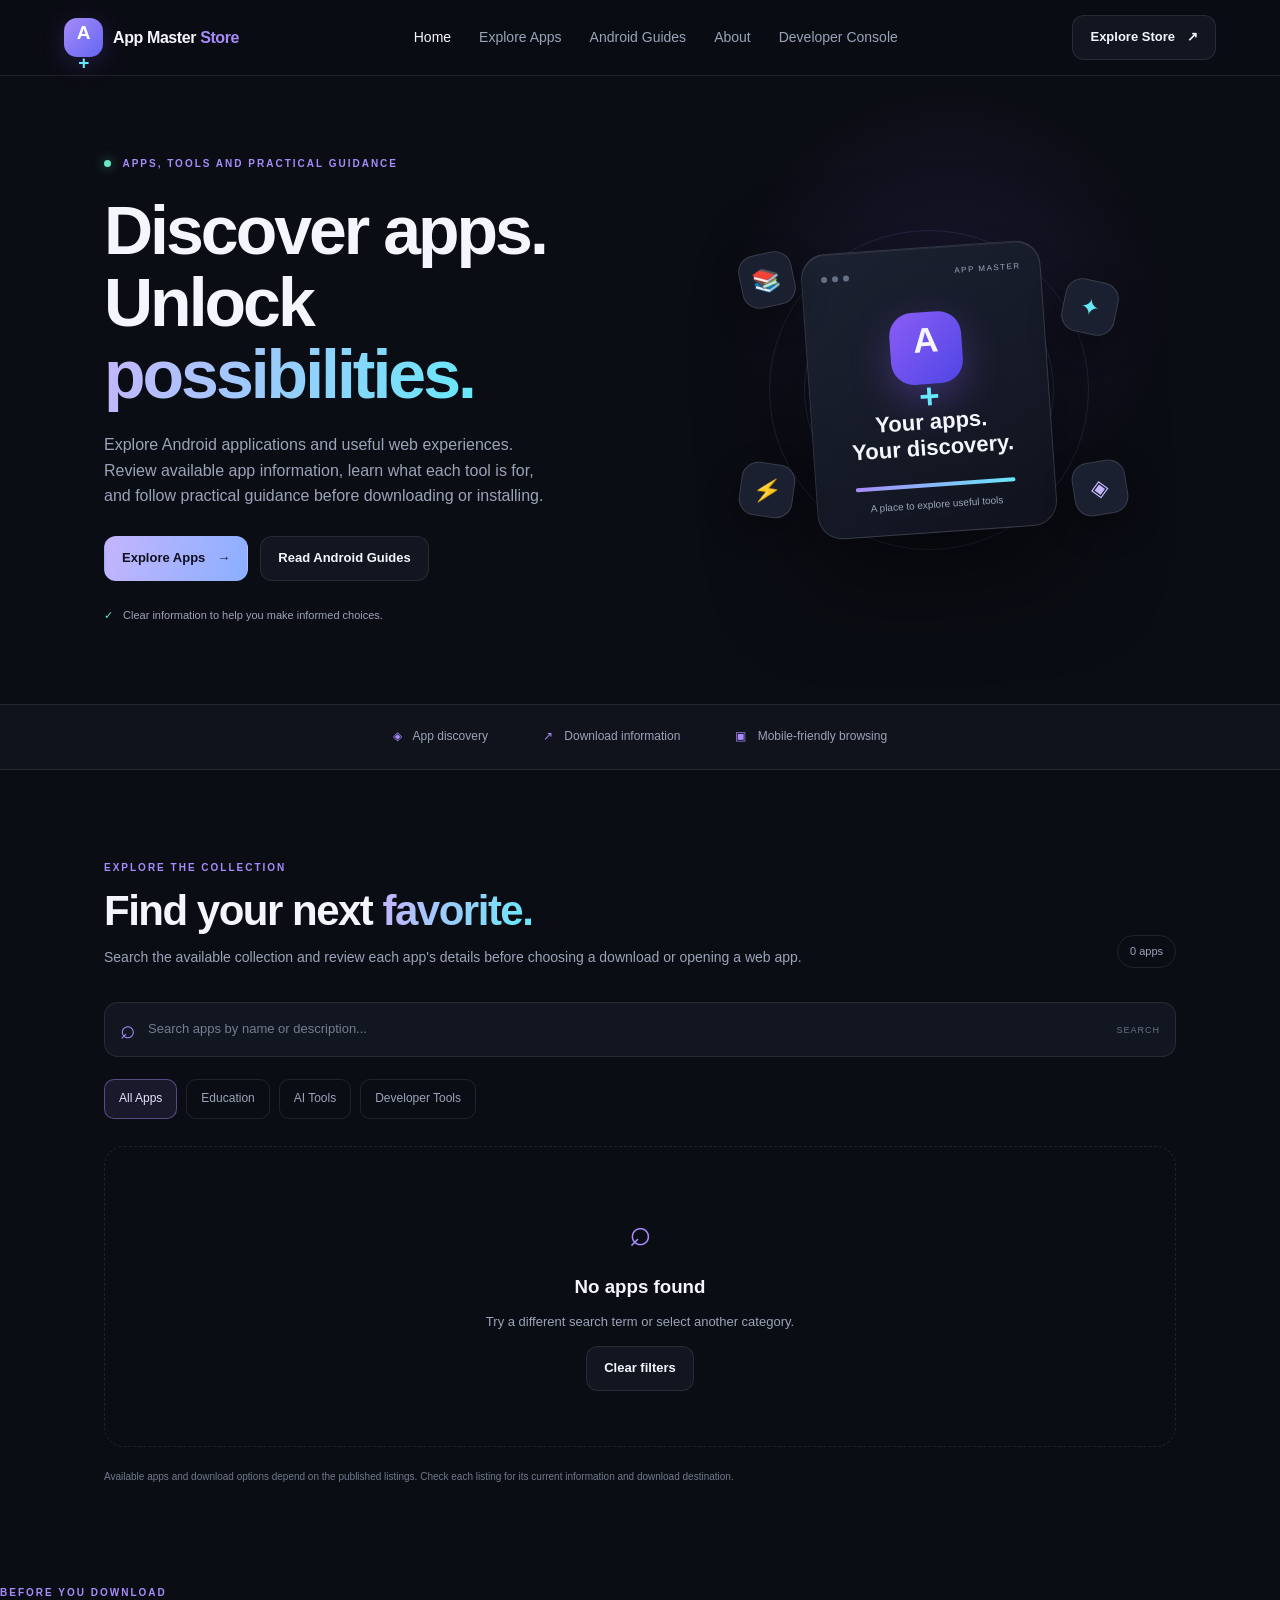
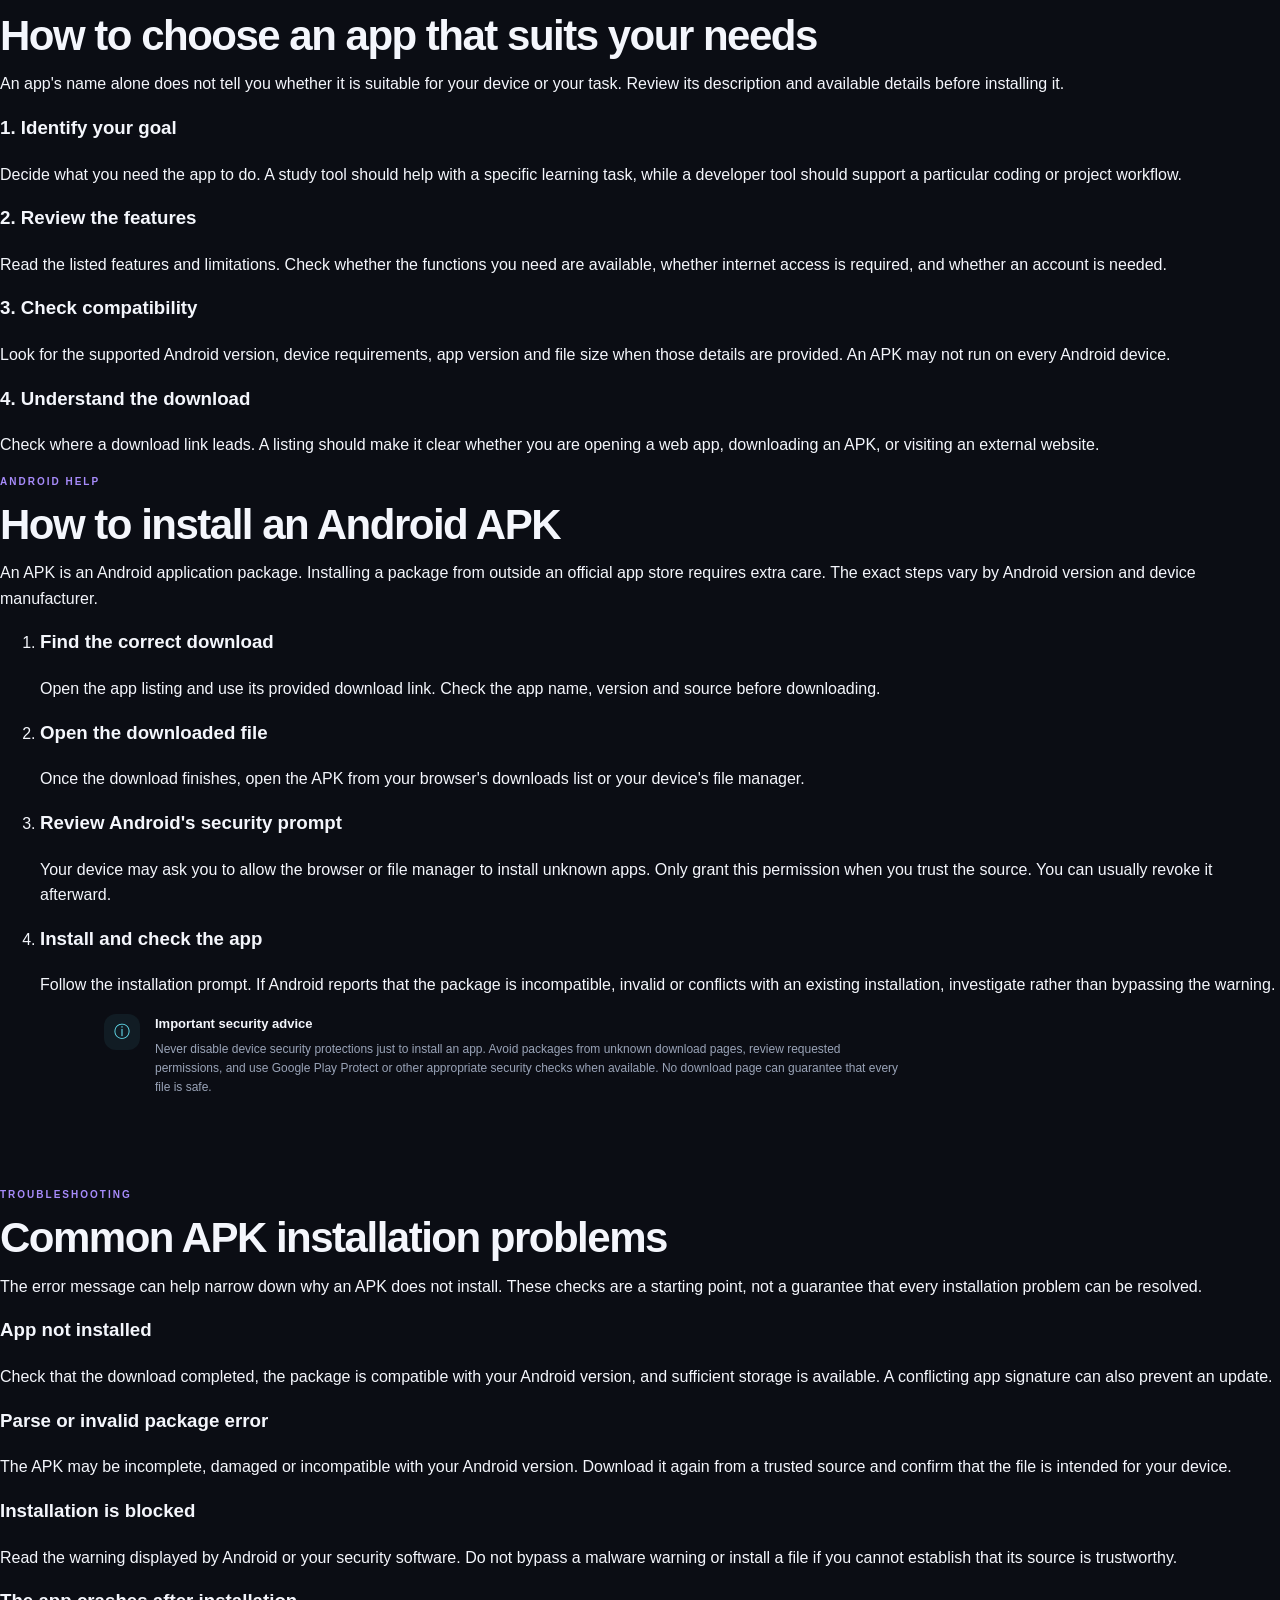
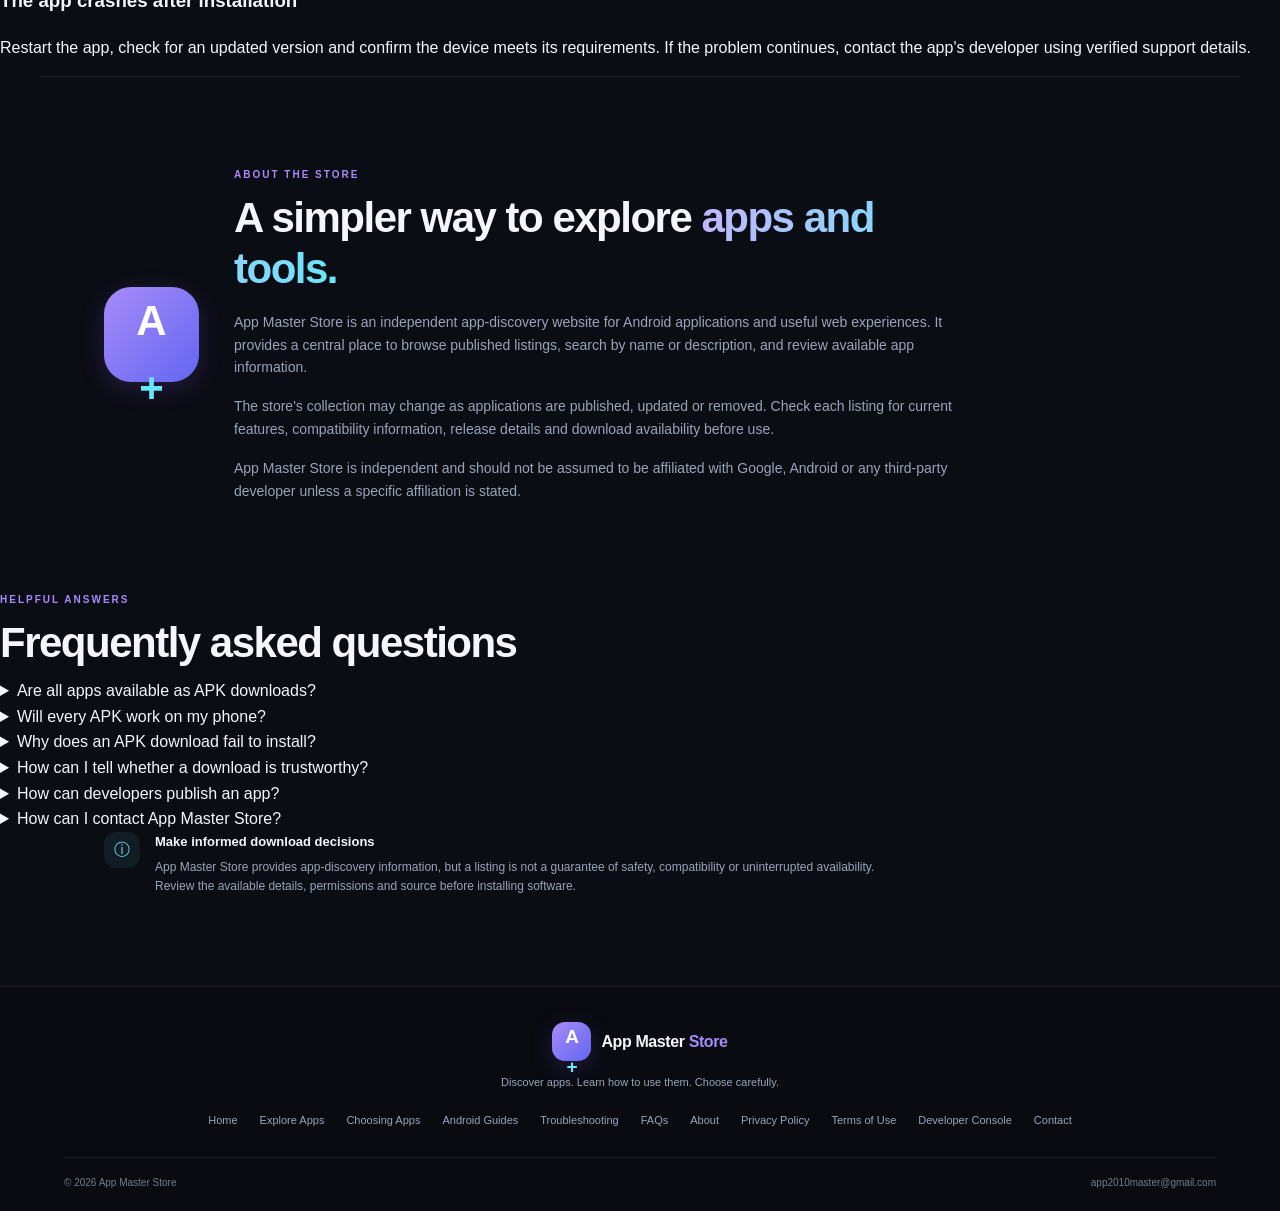
==== commit 331d772f: "Update index.html" ====
--- a/index.html
+++ b/index.html
@@ -7,12 +7,11 @@
     <meta name="theme-color" content="#0b0d14" />
     <meta
       name="description"
-      content="Explore Android apps and web tools, compare their features, learn how to install APK files, and find practical guidance for safer app downloads."
+      content="Explore Android apps and useful web tools, compare their features, learn how to install APK files, and find practical guidance for safer app downloads."
     />
     <meta name="robots" content="index, follow" />
     <title>App Master Store — Android Apps, Tools and Guides</title>
 
-    <!-- Keep this publisher ID unchanged until it is verified in AdSense. -->
     <script
       async
       src="https://pagead2.googlesyndication.com/pagead/js/adsbygoogle.js?client=ca-pub-3190537928782946"
@@ -44,7 +43,6 @@
     </header>
 
     <main>
-      <!-- Main introduction -->
       <section class="hero" id="home">
         <div class="hero-content">
           <div class="eyebrow">
@@ -110,7 +108,6 @@
         <div><span>▣</span> Mobile-friendly browsing</div>
       </section>
 
-      <!-- Dynamic app listings: preserve the IDs used by script.js. -->
       <section class="store-section" id="apps">
         <div class="section-heading">
           <div>
@@ -204,7 +201,6 @@
         </p>
       </section>
 
-      <!-- Useful original guidance for visitors. -->
       <section class="content-guide-section" id="choosing-apps">
         <div class="eyebrow">BEFORE YOU DOWNLOAD</div>
         <h2>How to choose an app that suits your needs</h2>
@@ -218,9 +214,9 @@
           <article class="guide-card">
             <h3>1. Identify your goal</h3>
             <p>
-              Decide what you need the app to do. For example, a study tool
-              should help with a specific learning task, while a developer
-              tool should support a particular coding or project workflow.
+              Decide what you need the app to do. A study tool should help
+              with a specific learning task, while a developer tool should
+              support a particular coding or project workflow.
             </p>
           </article>
 
@@ -228,8 +224,8 @@
             <h3>2. Review the features</h3>
             <p>
               Read the listed features and limitations. Check whether the
-              functions you need are actually available, whether an internet
-              connection is required, and whether any account is needed.
+              functions you need are available, whether internet access is
+              required, and whether an account is needed.
             </p>
           </article>
 
@@ -238,37 +234,35 @@
             <p>
               Look for the supported Android version, device requirements,
               app version and file size when those details are provided.
-              An APK may not install or run on every Android device.
+              An APK may not run on every Android device.
             </p>
           </article>
 
           <article class="guide-card">
             <h3>4. Understand the download</h3>
             <p>
-              Read the listing carefully and check where its download link
-              leads. A listing should make it clear whether you are opening
-              a web app, downloading an APK, or visiting an external website.
-            </p>
-          </article>
-        </div>
-      </section>
-
-      <!-- Practical Android installation guide. -->
+              Check where a download link leads. A listing should make it
+              clear whether you are opening a web app, downloading an APK,
+              or visiting an external website.
+            </p>
+          </article>
+        </div>
+      </section>
+
       <section class="content-guide-section" id="guides">
         <div class="eyebrow">ANDROID HELP</div>
         <h2>How to install an Android APK</h2>
         <p>
-          An APK is an Android application package. Android can install
-          compatible APK files, but installing a package from outside an
-          app store requires extra care. The exact steps can vary by Android
-          version and device manufacturer.
+          An APK is an Android application package. Installing a package
+          from outside an official app store requires extra care. The exact
+          steps vary by Android version and device manufacturer.
         </p>
 
         <ol class="installation-steps">
           <li>
             <h3>Find the correct download</h3>
             <p>
-              Open the app's listing and use its provided download link.
+              Open the app listing and use its provided download link.
               Check the app name, version and source before downloading.
             </p>
           </li>
@@ -284,8 +278,7 @@
             <p>
               Your device may ask you to allow the browser or file manager
               to install unknown apps. Only grant this permission when you
-              trust the source and understand the risk. The setting can
-              usually be revoked afterward.
+              trust the source. You can usually revoke it afterward.
             </p>
           </li>
           <li>
@@ -293,8 +286,7 @@
             <p>
               Follow the installation prompt. If Android reports that the
               package is incompatible, invalid or conflicts with an existing
-              installation, stop and investigate rather than trying to
-              bypass the warning.
+              installation, investigate rather than bypassing the warning.
             </p>
           </li>
         </ol>
@@ -305,23 +297,22 @@
             <h3>Important security advice</h3>
             <p>
               Never disable device security protections just to install an
-              app. Avoid packages from unknown or misleading download
-              pages, review requested permissions, and use Google Play
-              Protect or other appropriate security checks when available.
-              No download page can guarantee that every file is safe.
-            </p>
-          </div>
-        </div>
-      </section>
-
-      <!-- Troubleshooting guidance. -->
+              app. Avoid packages from unknown download pages, review
+              requested permissions, and use Google Play Protect or other
+              appropriate security checks when available. No download page
+              can guarantee that every file is safe.
+            </p>
+          </div>
+        </div>
+      </section>
+
       <section class="content-guide-section" id="apk-troubleshooting">
         <div class="eyebrow">TROUBLESHOOTING</div>
         <h2>Common APK installation problems</h2>
         <p>
-          If an APK does not install, the error message can help narrow
-          down the cause. These checks are a starting point, not a guarantee
-          that every installation problem can be resolved.
+          The error message can help narrow down why an APK does not install.
+          These checks are a starting point, not a guarantee that every
+          installation problem can be resolved.
         </p>
 
         <div class="guide-grid">
@@ -330,16 +321,15 @@
             <p>
               Check that the download completed, the package is compatible
               with your Android version, and sufficient storage is available.
-              An installed app with a conflicting signature can also prevent
-              an update.
+              A conflicting app signature can also prevent an update.
             </p>
           </article>
 
           <article class="guide-card">
             <h3>Parse or invalid package error</h3>
             <p>
-              The APK may be incomplete, damaged or built for an incompatible
-              Android version. Download it again from the trusted source and
+              The APK may be incomplete, damaged or incompatible with your
+              Android version. Download it again from a trusted source and
               confirm that the file is intended for your device.
             </p>
           </article>
@@ -356,16 +346,14 @@
           <article class="guide-card">
             <h3>The app crashes after installation</h3>
             <p>
-              Restart the app, check for an updated version and confirm the
-              device meets its requirements. If the problem continues,
-              contact the app's developer using verified support details
-              from its listing.
-            </p>
-          </article>
-        </div>
-      </section>
-
-      <!-- About the actual store. -->
+              Restart the app, check for an updated version and confirm
+              the device meets its requirements. If the problem continues,
+              contact the app's developer using verified support details.
+            </p>
+          </article>
+        </div>
+      </section>
+
       <section class="about-section" id="about">
         <div class="about-symbol">A<span>+</span></div>
         <div class="about-content">
@@ -379,19 +367,18 @@
           </p>
           <p>
             The store's collection may change as applications are published,
-            updated or removed. Information such as supported Android
-            versions, release versions, features and download availability
-            should be checked on the relevant listing before use.
+            updated or removed. Check each listing for current features,
+            compatibility information, release details and download
+            availability before use.
           </p>
           <p>
             App Master Store is independent and should not be assumed to be
-            affiliated with Google, the Android operating system or any
-            third-party developer unless a specific affiliation is stated.
-          </p>
-        </div>
-      </section>
-
-      <!-- Frequently asked questions. -->
+            affiliated with Google, Android or any third-party developer
+            unless a specific affiliation is stated.
+          </p>
+        </div>
+      </section>
+
       <section class="content-guide-section" id="faq">
         <div class="eyebrow">HELPFUL ANSWERS</div>
         <h2>Frequently asked questions</h2>
@@ -420,8 +407,8 @@
             <p>
               Possible reasons include an incomplete download, an
               incompatible Android version, insufficient storage, a
-              signature conflict or a package that Android cannot read.
-              Check the exact error message before taking further action.
+              signature conflict or an unreadable package. Check the
+              exact error message before taking further action.
             </p>
           </details>
 
@@ -430,19 +417,29 @@
             <p>
               Check the developer and download destination, look for
               consistent app details, and avoid unexpected redirects or
-              requests to disable security protections. These checks reduce
-              risk but do not guarantee a file is safe.
+              requests to disable security protections. These checks
+              reduce risk but do not guarantee a file is safe.
             </p>
           </details>
 
           <details class="faq-item">
             <summary>How can developers publish an app?</summary>
             <p>
-              Developers can visit the
+              Visit the
               <a href="developer.html">Developer Console</a>
-              to see the available publishing workflow. Follow the
-              instructions provided there and ensure that listing
+              to see the available publishing workflow. Ensure listing
               descriptions and download links are accurate.
+            </p>
+          </details>
+
+          <details class="faq-item">
+            <summary>How can I contact App Master Store?</summary>
+            <p>
+              Email
+              <a href="mailto:app2010master@gmail.com">
+                app2010master@gmail.com
+              </a>
+              for website support or privacy enquiries.
             </p>
           </details>
         </div>
@@ -472,18 +469,23 @@
 
       <nav class="footer-links" aria-label="Footer navigation">
         <a href="#home">Home</a>
-        <a href="#apps">Apps</a>
+        <a href="#apps">Explore Apps</a>
         <a href="#choosing-apps">Choosing Apps</a>
         <a href="#guides">Android Guides</a>
         <a href="#apk-troubleshooting">Troubleshooting</a>
         <a href="#faq">FAQs</a>
         <a href="#about">About</a>
+        <a href="privacy.html">Privacy Policy</a>
+        <a href="terms.html">Terms of Use</a>
         <a href="developer.html">Developer Console</a>
+        <a href="mailto:app2010master@gmail.com">Contact</a>
       </nav>
 
       <div class="footer-bottom">
         <span>© <span id="current-year"></span> App Master Store</span>
-        <span>Independent app-discovery website.</span>
+        <a href="mailto:app2010master@gmail.com">
+          app2010master@gmail.com
+        </a>
       </div>
     </footer>
 
